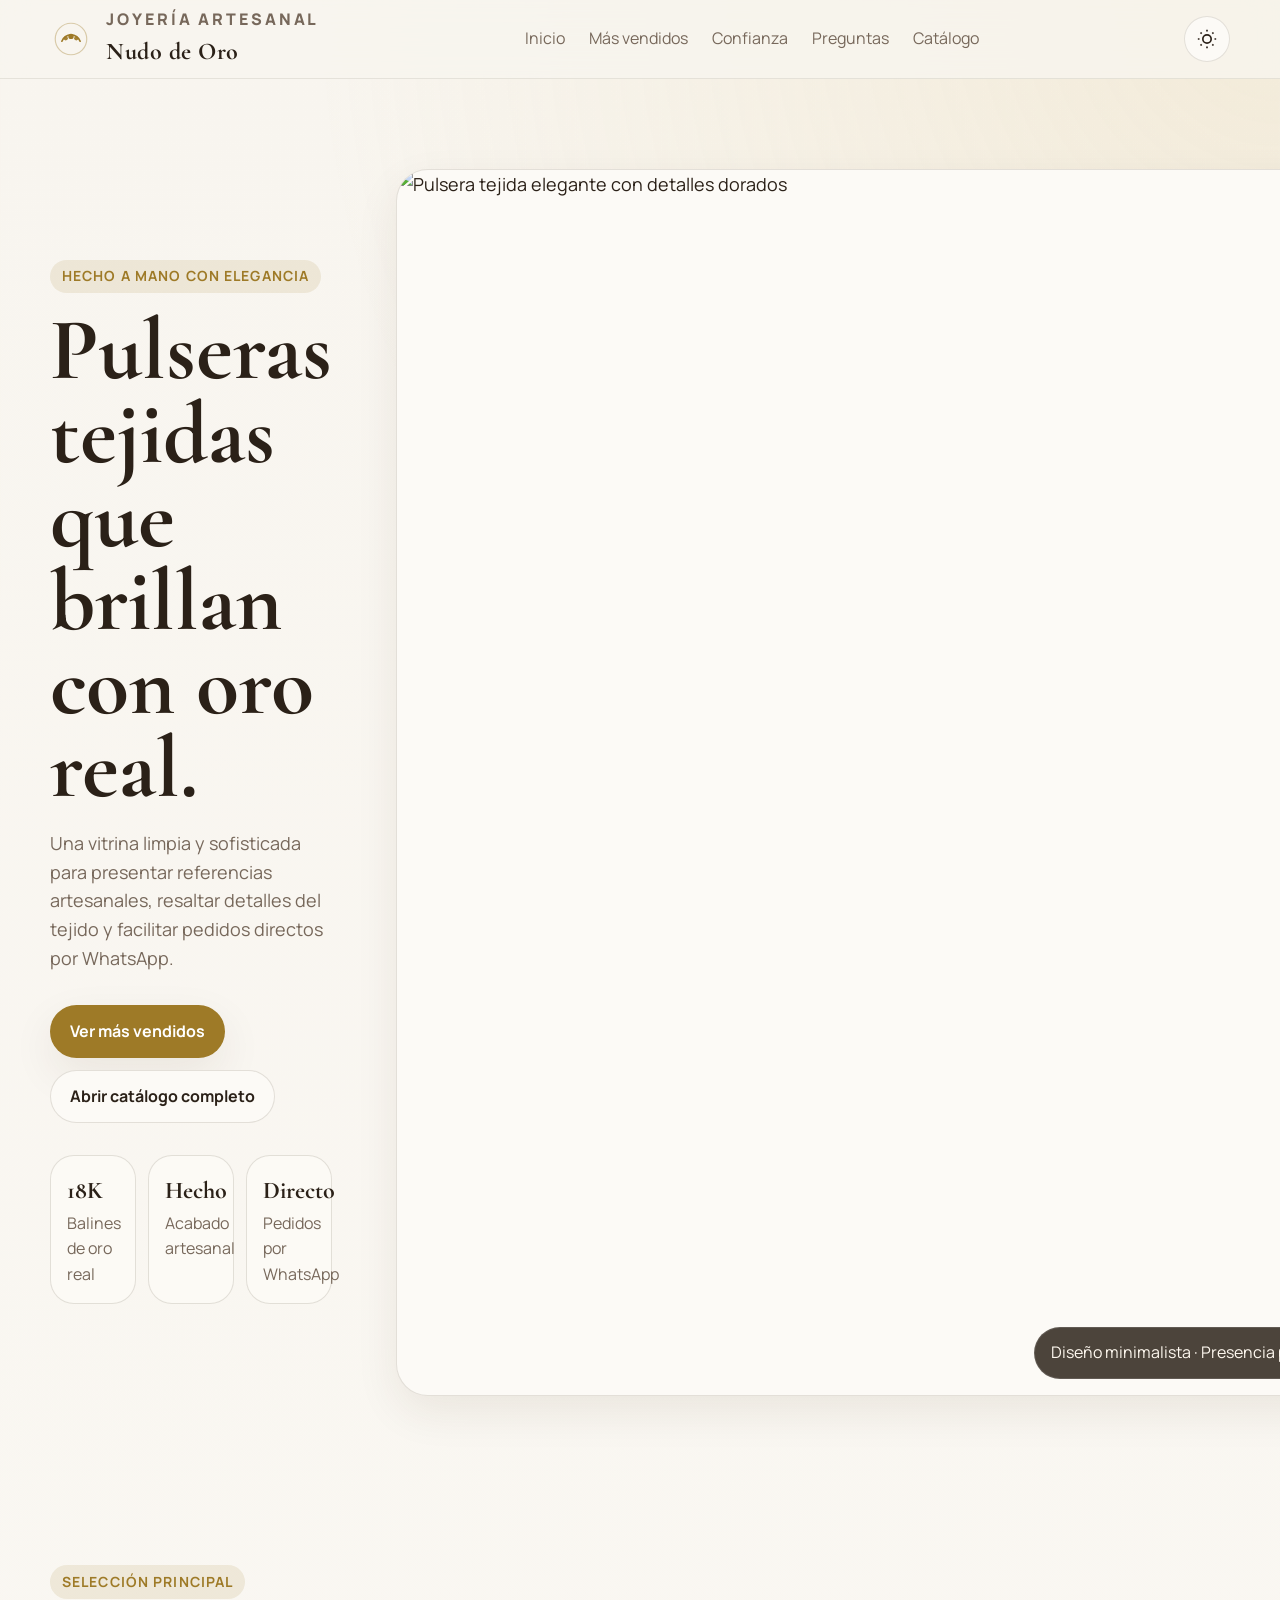
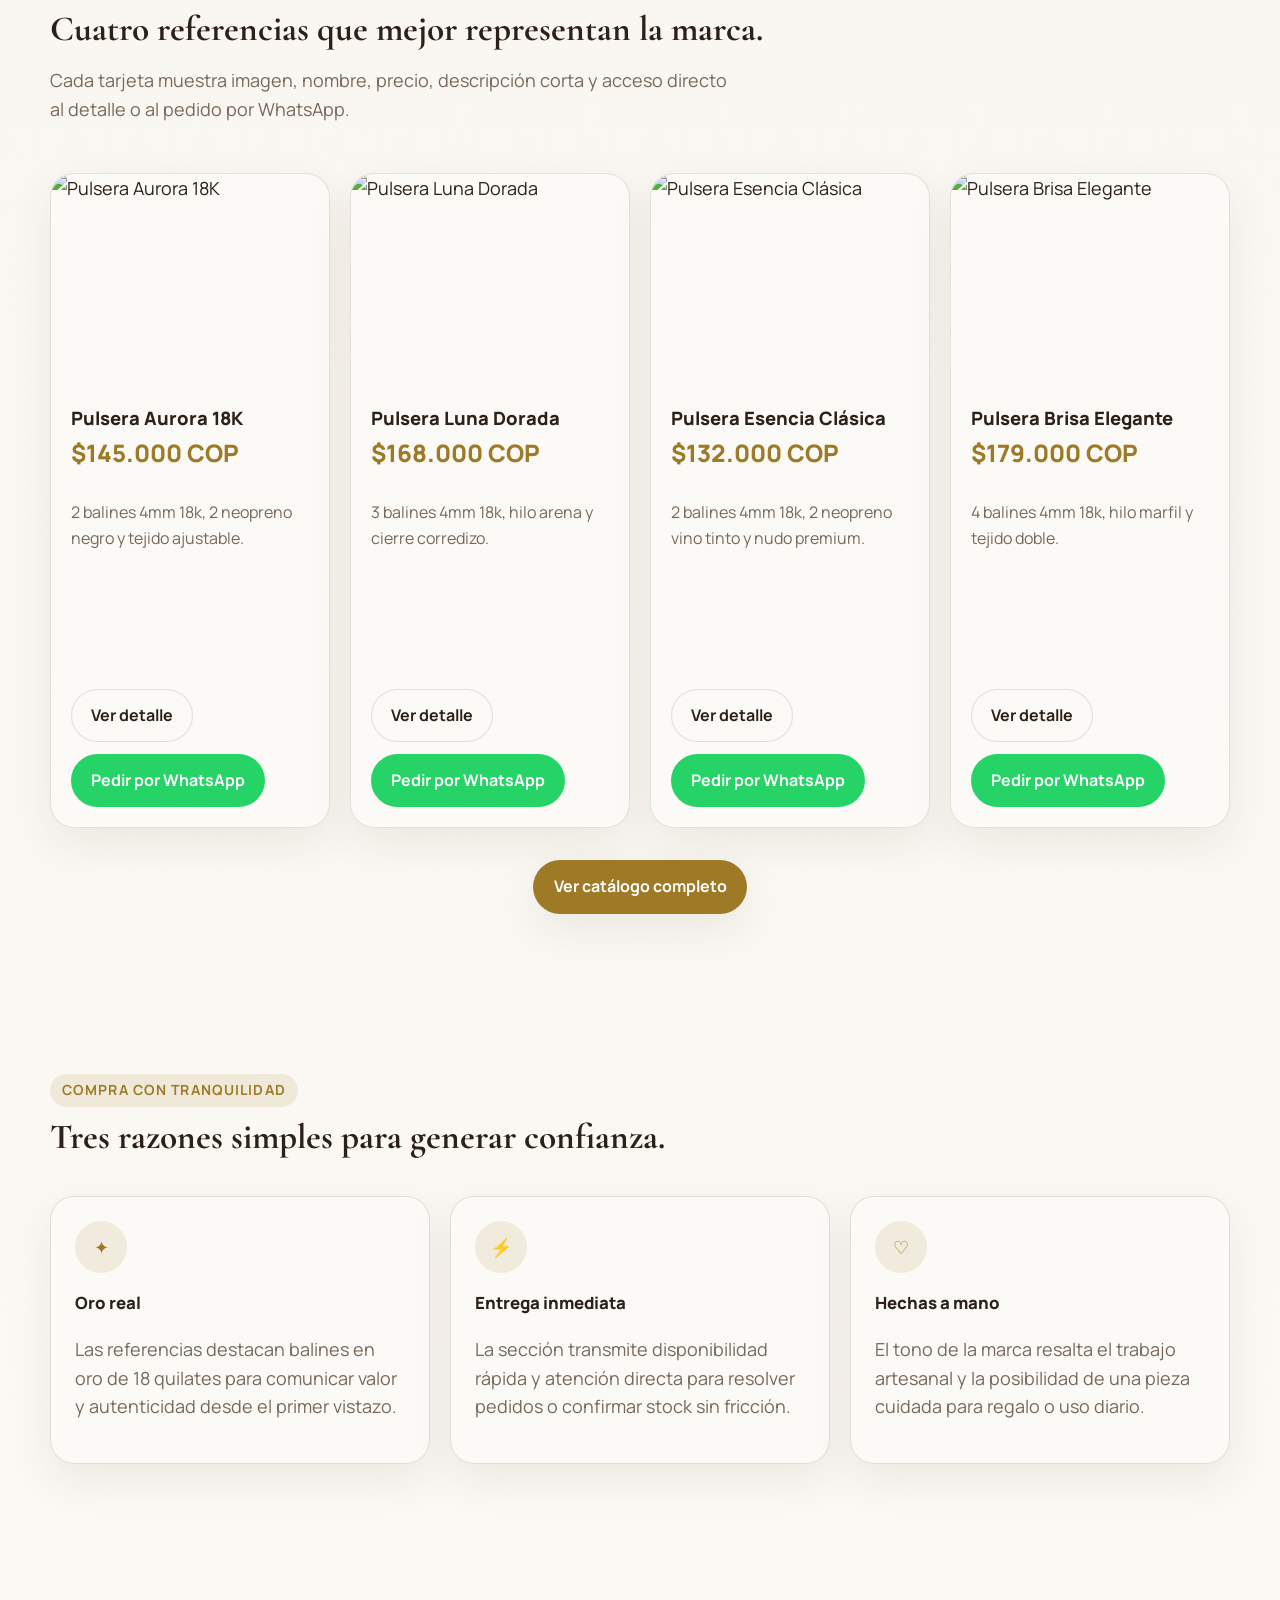
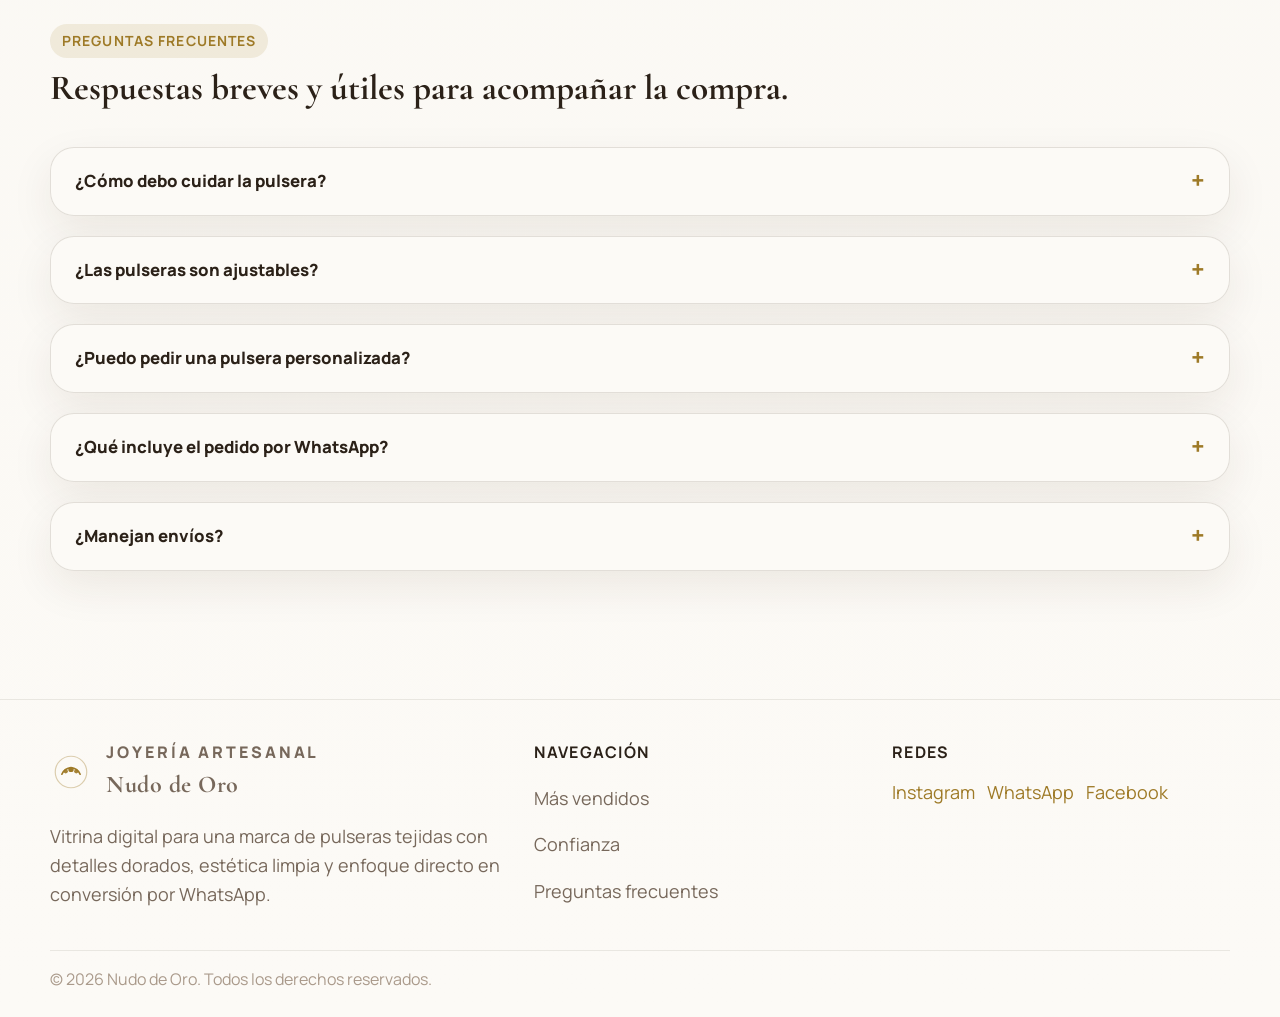
==== index.html @ 251cc926 "pagina inicial" ====
<!DOCTYPE html>
<html lang="es">
<head>
  <meta charset="UTF-8">
  <meta name="viewport" content="width=device-width, initial-scale=1.0">
  <meta name="description" content="Sitio vitrina para emprendimiento de pulseras tejidas en hilo con balines de oro.">
  <title>Nudo de Oro</title>
  <link rel="preconnect" href="https://fonts.googleapis.com">
  <link rel="preconnect" href="https://fonts.gstatic.com" crossorigin>
  <link href="https://fonts.googleapis.com/css2?family=Cormorant+Garamond:wght@500;600;700&family=Manrope:wght@400;500;700;800&display=swap" rel="stylesheet">
  <link rel="stylesheet" href="styles.css">
  <script src="app.js" defer></script>
</head>
<body>

  <header class="site-header">
    <div class="container navbar">
      <a href="./index.html" class="brand" data-brand aria-label="Ir al inicio"></a>
      <nav aria-label="Principal">
        <button class="menu-toggle" data-menu-toggle aria-label="Abrir menú" aria-expanded="false">☰</button>
        <div class="nav-links" data-nav-menu>
          <a href="#inicio">Inicio</a>
          <a href="#productos">Más vendidos</a>
          <a href="#confianza">Confianza</a>
          <a href="#faq">Preguntas</a>
          <a href="./catalogo.html">Catálogo</a>
        </div>
      </nav>
      <div class="nav-actions">
        <button class="theme-toggle" data-theme-toggle aria-label="Cambiar tema"></button>
      </div>
    </div>
  </header>

  <main id="contenido">
    <section class="hero" id="inicio">
      <div class="container hero-grid">
        <div class="hero-copy" data-reveal>
          <span class="section-kicker">Hecho a mano con elegancia</span>
          <h1>Pulseras tejidas que brillan con oro real.</h1>
          <p>Una vitrina limpia y sofisticada para presentar referencias artesanales, resaltar detalles del tejido y facilitar pedidos directos por WhatsApp.</p>
          <div class="hero-actions">
            <a class="btn btn-primary" href="#productos">Ver más vendidos</a>
            <a class="btn btn-secondary" href="./catalogo.html">Abrir catálogo completo</a>
          </div>
          <div class="hero-notes">
            <div class="note-card">
              <strong>18K</strong>
              <span>Balines de oro real</span>
            </div>
            <div class="note-card">
              <strong>Hecho</strong>
              <span>Acabado artesanal</span>
            </div>
            <div class="note-card">
              <strong>Directo</strong>
              <span>Pedidos por WhatsApp</span>
            </div>
          </div>
        </div>
        <div class="hero-visual" data-reveal>
          <div class="hero-card">
            <img src="https://picsum.photos/seed/hero-jewelry-bracelet/980/1220" alt="Pulsera tejida elegante con detalles dorados" width="980" height="1220" loading="eager" decoding="async">
            <div class="hero-badge">Diseño minimalista · Presencia premium</div>
          </div>
        </div>
      </div>
    </section>

    <section class="section" id="productos">
      <div class="container">
        <div class="section-head" data-reveal>
          <div>
            <span class="section-kicker">Selección principal</span>
            <h2 class="section-title">Cuatro referencias que mejor representan la marca.</h2>
            <p class="section-copy">Cada tarjeta muestra imagen, nombre, precio, descripción corta y acceso directo al detalle o al pedido por WhatsApp.</p>
          </div>
        </div>
        <div class="products-grid" data-featured-products></div>
        <div class="center-cta" data-reveal>
          <a class="btn btn-primary" href="./catalogo.html">Ver catálogo completo</a>
        </div>
      </div>
    </section>

    <section class="section" id="confianza">
      <div class="container">
        <div class="section-head" data-reveal>
          <div>
            <span class="section-kicker">Compra con tranquilidad</span>
            <h2 class="section-title">Tres razones simples para generar confianza.</h2>
          </div>
        </div>
        <div class="trust-grid">
          <article class="trust-card" data-reveal>
            <div class="trust-icon" aria-hidden="true">✦</div>
            <h3>Oro real</h3>
            <p>Las referencias destacan balines en oro de 18 quilates para comunicar valor y autenticidad desde el primer vistazo.</p>
          </article>
          <article class="trust-card" data-reveal>
            <div class="trust-icon" aria-hidden="true">⚡</div>
            <h3>Entrega inmediata</h3>
            <p>La sección transmite disponibilidad rápida y atención directa para resolver pedidos o confirmar stock sin fricción.</p>
          </article>
          <article class="trust-card" data-reveal>
            <div class="trust-icon" aria-hidden="true">♡</div>
            <h3>Hechas a mano</h3>
            <p>El tono de la marca resalta el trabajo artesanal y la posibilidad de una pieza cuidada para regalo o uso diario.</p>
          </article>
        </div>
      </div>
    </section>

    <section class="section" id="faq">
      <div class="container">
        <div class="section-head" data-reveal>
          <div>
            <span class="section-kicker">Preguntas frecuentes</span>
            <h2 class="section-title">Respuestas breves y útiles para acompañar la compra.</h2>
          </div>
        </div>
        <div class="faq-list">
          <details class="faq-item" data-reveal>
            <summary>¿Cómo debo cuidar la pulsera?</summary>
            <p>Evita perfumes, cloro o productos abrasivos sobre la pieza y guárdala en un lugar seco cuando no la uses.</p>
          </details>
          <details class="faq-item" data-reveal>
            <summary>¿Las pulseras son ajustables?</summary>
            <p>Sí. El diseño usa nudo corredizo para adaptarse con comodidad a diferentes tamaños de muñeca.</p>
          </details>
          <details class="faq-item" data-reveal>
            <summary>¿Puedo pedir una pulsera personalizada?</summary>
            <p>Sí. Se puede coordinar color de hilo, número de balines o una referencia especial según disponibilidad.</p>
          </details>
          <details class="faq-item" data-reveal>
            <summary>¿Qué incluye el pedido por WhatsApp?</summary>
            <p>El botón envía un mensaje predeterminado con el nombre del producto, precio y referencia para agilizar la atención.</p>
          </details>
          <details class="faq-item" data-reveal>
            <summary>¿Manejan envíos?</summary>
            <p>La estructura del sitio está lista para comunicar entrega inmediata y coordinar envíos locales o nacionales con el cliente.</p>
          </details>
        </div>
      </div>
    </section>
  </main>

  <footer class="site-footer">
    <div class="container">
      <div class="footer-grid">
        <div>
          <a href="./index.html" class="brand" data-brand aria-label="Aurelia Hilo y Oro"></a>
          <p>Vitrina digital para una marca de pulseras tejidas con detalles dorados, estética limpia y enfoque directo en conversión por WhatsApp.</p>
        </div>
        <div>
          <h3>Navegación</h3>
          <p><a href="#productos">Más vendidos</a></p>
          <p><a href="#confianza">Confianza</a></p>
          <p><a href="#faq">Preguntas frecuentes</a></p>
        </div>
        <div>
          <h3>Redes</h3>
          <div class="social-links">
            <a href="https://instagram.com" target="_blank" rel="noopener noreferrer">Instagram</a>
            <a href="https://wa.me/573001234567" target="_blank" rel="noopener noreferrer">WhatsApp</a>
            <a href="https://facebook.com" target="_blank" rel="noopener noreferrer">Facebook</a>
          </div>
        </div>
      </div>
      <div class="footer-copy">© <span data-current-year></span> <span data-brand-name></span>. Todos los derechos reservados.</div>
    </div>
  </footer>
</body>
</html>
---- styles.css ----
:root,
[data-theme="light"] {
  --text-xs: clamp(0.75rem, 0.7rem + 0.25vw, 0.875rem);
  --text-sm: clamp(0.875rem, 0.8rem + 0.35vw, 1rem);
  --text-base: clamp(1rem, 0.95rem + 0.25vw, 1.125rem);
  --text-lg: clamp(1.125rem, 1rem + 0.75vw, 1.5rem);
  --text-xl: clamp(1.5rem, 1.2rem + 1.25vw, 2.25rem);
  --text-2xl: clamp(2rem, 1.2rem + 2.5vw, 3.5rem);

  --space-1: 0.25rem;
  --space-2: 0.5rem;
  --space-3: 0.75rem;
  --space-4: 1rem;
  --space-5: 1.25rem;
  --space-6: 1.5rem;
  --space-8: 2rem;
  --space-10: 2.5rem;
  --space-12: 3rem;
  --space-16: 4rem;
  --space-20: 5rem;

  --color-bg: #f8f5ef;
  --color-surface: #fcfaf6;
  --color-surface-2: #f3eee6;
  --color-surface-offset: #ece3d7;
  --color-border: rgba(74, 58, 39, 0.14);
  --color-divider: rgba(74, 58, 39, 0.1);
  --color-text: #2b2118;
  --color-text-muted: #77685b;
  --color-text-faint: #aa9a8b;
  --color-primary: #9e7a27;
  --color-primary-hover: #7d601c;
  --color-primary-soft: rgba(158, 122, 39, 0.12);
  --color-accent: #d8b86b;
  --color-success: #5c7a42;
  --color-shadow: 0 16px 44px rgba(61, 43, 19, 0.08);
  --radius-sm: 0.5rem;
  --radius-md: 1rem;
  --radius-lg: 1.5rem;
  --radius-xl: 2rem;
  --radius-full: 999px;
  --transition: 180ms cubic-bezier(0.16, 1, 0.3, 1);
  --content: 1180px;
  --font-display: 'Cormorant Garamond', Georgia, serif;
  --font-body: 'Manrope', Arial, sans-serif;
}

[data-theme="dark"] {
  --color-bg: #15120f;
  --color-surface: #1d1915;
  --color-surface-2: #25201a;
  --color-surface-offset: #2f281f;
  --color-border: rgba(239, 229, 212, 0.12);
  --color-divider: rgba(239, 229, 212, 0.08);
  --color-text: #f0e6d7;
  --color-text-muted: #bbaea0;
  --color-text-faint: #8a7a6d;
  --color-primary: #ddb25f;
  --color-primary-hover: #f0c976;
  --color-primary-soft: rgba(221, 178, 95, 0.15);
  --color-accent: #f1d49b;
  --color-success: #91b36f;
  --color-shadow: 0 18px 54px rgba(0, 0, 0, 0.28);
}

@media (prefers-color-scheme: dark) {
  :root:not([data-theme]) {
    --color-bg: #15120f;
    --color-surface: #1d1915;
    --color-surface-2: #25201a;
    --color-surface-offset: #2f281f;
    --color-border: rgba(239, 229, 212, 0.12);
    --color-divider: rgba(239, 229, 212, 0.08);
    --color-text: #f0e6d7;
    --color-text-muted: #bbaea0;
    --color-text-faint: #8a7a6d;
    --color-primary: #ddb25f;
    --color-primary-hover: #f0c976;
    --color-primary-soft: rgba(221, 178, 95, 0.15);
    --color-accent: #f1d49b;
    --color-success: #91b36f;
    --color-shadow: 0 18px 54px rgba(0, 0, 0, 0.28);
  }
}

*, *::before, *::after { box-sizing: border-box; }
html { scroll-behavior: smooth; }
body {
  margin: 0;
  min-height: 100dvh;
  font-family: var(--font-body);
  font-size: var(--text-base);
  line-height: 1.6;
  color: var(--color-text);
  background:
    radial-gradient(circle at top right, rgba(216, 184, 107, 0.17), transparent 22%),
    linear-gradient(180deg, var(--color-bg), var(--color-surface));
}
a { color: inherit; text-decoration: none; }
img { display: block; max-width: 100%; height: auto; }
button, input, textarea, select { font: inherit; }
button { cursor: pointer; }
:focus-visible {
  outline: 2px solid var(--color-primary);
  outline-offset: 3px;
}
.skip-link:focus { top: var(--space-4); }

.container {
  width: min(calc(100% - 2rem), var(--content));
  margin-inline: auto;
}
.section {
  padding-block: clamp(var(--space-12), 8vw, var(--space-20));
}
.section-head {
  display: flex;
  justify-content: space-between;
  align-items: end;
  gap: var(--space-4);
  margin-bottom: var(--space-8);
}
.section-kicker {
  display: inline-flex;
  align-items: center;
  gap: var(--space-2);
  padding: 0.35rem 0.75rem;
  border-radius: var(--radius-full);
  background: var(--color-primary-soft);
  color: var(--color-primary);
  font-size: var(--text-xs);
  letter-spacing: 0.08em;
  text-transform: uppercase;
  font-weight: 700;
}
.section-title {
  margin: var(--space-3) 0 var(--space-2);
  font-family: var(--font-display);
  font-size: var(--text-xl);
  line-height: 1.05;
}
.section-copy { color: var(--color-text-muted); max-width: 62ch; }

.site-header {
  position: sticky;
  top: 0;
  z-index: 40;
  border-bottom: 1px solid var(--color-divider);
  background: color-mix(in srgb, var(--color-bg) 78%, transparent);
  backdrop-filter: blur(16px);
}
.navbar {
  display: flex;
  align-items: center;
  justify-content: space-between;
  gap: var(--space-4);
  min-height: 78px;
}
.brand {
  display: inline-flex;
  align-items: center;
  gap: 0.9rem;
  font-weight: 800;
  letter-spacing: 0.04em;
}
.brand svg {
  width: 42px;
  height: 42px;
  color: var(--color-primary);
}
.brand span {
  display: block;
  font-size: var(--text-sm);
  color: var(--color-text-muted);
  letter-spacing: 0.18em;
  text-transform: uppercase;
}
.brand strong {
  display: block;
  font-family: var(--font-display);
  font-size: 1.5rem;
  font-weight: 700;
  letter-spacing: 0.02em;
}
.nav-links {
  display: flex;
  align-items: center;
  gap: clamp(var(--space-3), 2vw, var(--space-6));
  flex-wrap: wrap;
}
.nav-links a {
  font-size: var(--text-sm);
  color: var(--color-text-muted);
}
.nav-links a:hover,
.nav-links a:focus-visible { color: var(--color-primary); }
.nav-actions {
  display: flex;
  align-items: center;
  gap: var(--space-3);
}
.theme-toggle,
.menu-toggle {
  width: 46px;
  height: 46px;
  border: 1px solid var(--color-border);
  border-radius: 50%;
  background: var(--color-surface);
  color: var(--color-text);
  display: grid;
  place-items: center;
}
.menu-toggle { display: none; }

.btn {
  display: inline-flex;
  align-items: center;
  justify-content: center;
  gap: 0.6rem;
  min-height: 48px;
  padding: 0.8rem 1.2rem;
  border-radius: var(--radius-full);
  border: 1px solid transparent;
  transition: transform var(--transition), background var(--transition), color var(--transition), border-color var(--transition);
  font-size: var(--text-sm);
  font-weight: 700;
}
.btn:hover,
.btn:focus-visible { transform: translateY(-1px); }
.btn-primary {
  background: var(--color-primary);
  color: #fff;
  box-shadow: var(--color-shadow);
}
.btn-primary:hover,
.btn-primary:focus-visible { background: var(--color-primary-hover); }
.btn-secondary {
  border-color: var(--color-border);
  background: var(--color-surface);
  color: var(--color-text);
}
.btn-whatsapp {
  background: #25D366;
  color: #fff;
}
.btn-whatsapp:hover,
.btn-whatsapp:focus-visible { background: #1ca856; }

.hero {
  padding-block: clamp(var(--space-10), 7vw, 7rem);
}
.hero-grid {
  display: grid;
  grid-template-columns: 1.05fr 0.95fr;
  gap: clamp(var(--space-8), 5vw, var(--space-16));
  align-items: center;
}
.hero-copy h1 {
  margin: var(--space-4) 0;
  font-family: var(--font-display);
  font-size: clamp(3rem, 8vw, 5.5rem);
  line-height: 0.95;
  max-width: 10ch;
}
.hero-copy p {
  color: var(--color-text-muted);
  max-width: 58ch;
  margin-bottom: var(--space-8);
}
.hero-actions {
  display: flex;
  flex-wrap: wrap;
  gap: var(--space-3);
  margin-bottom: var(--space-8);
}
.hero-notes {
  display: grid;
  grid-template-columns: repeat(3, minmax(0, 1fr));
  gap: var(--space-3);
}
.note-card {
  padding: var(--space-4);
  border-radius: var(--radius-lg);
  background: color-mix(in srgb, var(--color-surface) 92%, transparent);
  border: 1px solid var(--color-border);
}
.note-card strong {
  display: block;
  font-size: var(--text-lg);
  font-family: var(--font-display);
}
.note-card span {
  display: block;
  color: var(--color-text-muted);
  font-size: var(--text-sm);
}
.hero-visual {
  position: relative;
}
.hero-card {
  position: relative;
  overflow: hidden;
  border-radius: 2rem;
  background: var(--color-surface);
  border: 1px solid var(--color-border);
  box-shadow: var(--color-shadow);
}
.hero-card img {
  aspect-ratio: 4 / 5;
  object-fit: cover;
}
.hero-badge {
  position: absolute;
  right: var(--space-4);
  bottom: var(--space-4);
  padding: var(--space-3) var(--space-4);
  border-radius: var(--radius-full);
  background: rgba(32, 23, 13, 0.8);
  color: #fef8ef;
  font-size: var(--text-sm);
  border: 1px solid rgba(255,255,255,0.12);
}

.products-grid,
.catalog-grid,
.trust-grid,
.faq-list,
.footer-grid {
  display: grid;
  gap: var(--space-5);
}
.products-grid,
.catalog-grid { grid-template-columns: repeat(4, minmax(0, 1fr)); }
.product-card {
  display: flex;
  flex-direction: column;
  overflow: hidden;
  border-radius: var(--radius-lg);
  background: color-mix(in srgb, var(--color-surface) 94%, transparent);
  border: 1px solid var(--color-border);
  box-shadow: var(--color-shadow);
}
.product-card > a {
  display: block;
  overflow: hidden;
}
.product-card img {
  width: 100%;
  aspect-ratio: 1 / 1.15;
  object-fit: cover;
  transition: transform 350ms cubic-bezier(0.16, 1, 0.3, 1);
}
.product-card a:hover img,
.product-card a:focus-visible img { transform: scale(1.03); }
.product-body {
  padding: var(--space-5);
  display: flex;
  flex-direction: column;
  gap: var(--space-3);
  height: 100%;
}
.product-body h3 {
  margin: 0;
  font-size: 1.15rem;
  font-weight: 800;
}
.price {
  color: var(--color-primary);
  font-size: var(--text-lg);
  font-weight: 800;
}
.meta {
  color: var(--color-text-muted);
  font-size: var(--text-sm);
}
.card-actions {
  display: flex;
  gap: var(--space-3);
  flex-wrap: wrap;
  margin-top: auto;
}

.center-cta {
  display: flex;
  justify-content: center;
  margin-top: var(--space-8);
}

.trust-grid {
  grid-template-columns: repeat(3, minmax(0, 1fr));
}
.trust-card,
.faq-item,
.catalog-intro,
.product-detail,
.contact-card {
  border-radius: var(--radius-lg);
  border: 1px solid var(--color-border);
  background: color-mix(in srgb, var(--color-surface) 96%, transparent);
  box-shadow: var(--color-shadow);
}
.trust-card {
  padding: var(--space-6);
}
.trust-icon {
  width: 52px;
  height: 52px;
  display: grid;
  place-items: center;
  border-radius: 50%;
  background: var(--color-primary-soft);
  color: var(--color-primary);
  margin-bottom: var(--space-4);
}
.trust-card h3,
.faq-item summary {
  font-size: 1.05rem;
  font-weight: 800;
}
.trust-card p,
.faq-item p { color: var(--color-text-muted); }

.faq-list { grid-template-columns: 1fr; }
.faq-item {
  padding: var(--space-5) var(--space-6);
}
.faq-item summary {
  cursor: pointer;
  list-style: none;
  display: flex;
  justify-content: space-between;
  gap: var(--space-4);
}
.faq-item summary::-webkit-details-marker { display: none; }
.faq-item p {
  margin: var(--space-3) 0 0;
}
.faq-item summary::after {
  content: "+";
  color: var(--color-primary);
  font-size: 1.5rem;
  line-height: 1;
}
.faq-item[open] summary::after { content: "−"; }

.catalog-shell,
.product-shell {
  padding-top: clamp(var(--space-8), 4vw, var(--space-12));
}
.catalog-intro,
.contact-card {
  padding: var(--space-6);
  margin-bottom: var(--space-8);
}
.catalog-intro p,
.contact-card p { color: var(--color-text-muted); }
.product-shell-inner {
  display: grid;
  grid-template-columns: 1fr 1fr;
  gap: var(--space-8);
}
.product-detail {
  overflow: hidden;
}
.product-gallery {
  background: var(--color-surface-2);
}
.product-gallery img {
  width: 100%;
  aspect-ratio: 1 / 1.05;
  object-fit: cover;
}
.product-info {
  padding: clamp(var(--space-6), 4vw, var(--space-10));
}
.product-info h1 {
  margin: var(--space-3) 0;
  font-family: var(--font-display);
  font-size: var(--text-2xl);
  line-height: 1;
}
.product-tags {
  display: flex;
  flex-wrap: wrap;
  gap: var(--space-2);
  margin: var(--space-5) 0;
}
.tag {
  padding: 0.45rem 0.8rem;
  border-radius: var(--radius-full);
  background: var(--color-primary-soft);
  color: var(--color-primary);
  font-size: var(--text-xs);
  font-weight: 800;
  letter-spacing: 0.06em;
  text-transform: uppercase;
}
.product-specs {
  display: grid;
  gap: var(--space-3);
  margin: var(--space-6) 0;
  color: var(--color-text-muted);
}
.back-link {
  display: inline-flex;
  align-items: center;
  gap: 0.5rem;
  color: var(--color-primary);
  font-weight: 700;
  margin-bottom: var(--space-5);
}

.site-footer {
  padding: var(--space-10) 0 var(--space-6);
  border-top: 1px solid var(--color-divider);
  margin-top: var(--space-12);
}
.footer-grid {
  grid-template-columns: 1.1fr 0.8fr 0.8fr;
  align-items: start;
}
.footer-grid p,
.footer-grid a { color: var(--color-text-muted); }
.footer-grid h3 {
  margin-top: 0;
  margin-bottom: var(--space-3);
  font-size: var(--text-sm);
  text-transform: uppercase;
  letter-spacing: 0.08em;
}
.social-links {
  display: flex;
  gap: var(--space-3);
  flex-wrap: wrap;
}
.social-links a { color: var(--color-primary); }
.footer-copy {
  margin-top: var(--space-6);
  padding-top: var(--space-4);
  border-top: 1px solid var(--color-divider);
  color: var(--color-text-faint);
  font-size: var(--text-sm);
}

[data-reveal] {
  opacity: 0;
  transform: translateY(18px);
  transition: opacity 500ms ease, transform 500ms ease;
}
[data-reveal].visible {
  opacity: 1;
  transform: translateY(0);
}

@media (max-width: 960px) {
  .hero-grid,
  .product-shell-inner,
  .footer-grid,
  .products-grid,
  .catalog-grid,
  .trust-grid {
    grid-template-columns: 1fr 1fr;
  }
  .footer-grid { grid-template-columns: 1fr; }
}

@media (max-width: 760px) {
  .menu-toggle { display: grid; }
  .navbar { align-items: flex-start; padding-block: var(--space-4); }
  .nav-links {
    position: absolute;
    left: 1rem;
    right: 1rem;
    top: calc(100% + 0.5rem);
    padding: var(--space-4);
    border-radius: var(--radius-lg);
    border: 1px solid var(--color-border);
    background: var(--color-surface);
    box-shadow: var(--color-shadow);
    display: none;
    flex-direction: column;
    align-items: flex-start;
  }
  .nav-links.open { display: flex; }
  .hero-grid,
  .products-grid,
  .catalog-grid,
  .trust-grid,
  .product-shell-inner,
  .hero-notes {
    grid-template-columns: 1fr;
  }
  .section-head { align-items: flex-start; }
  .hero-copy h1 { max-width: 12ch; }
}

@media (prefers-reduced-motion: reduce) {
  html { scroll-behavior: auto; }
  *, *::before, *::after {
    animation-duration: 0.01ms !important;
    animation-iteration-count: 1 !important;
    transition-duration: 0.01ms !important;
  }
  [data-reveal] { opacity: 1; transform: none; }
}
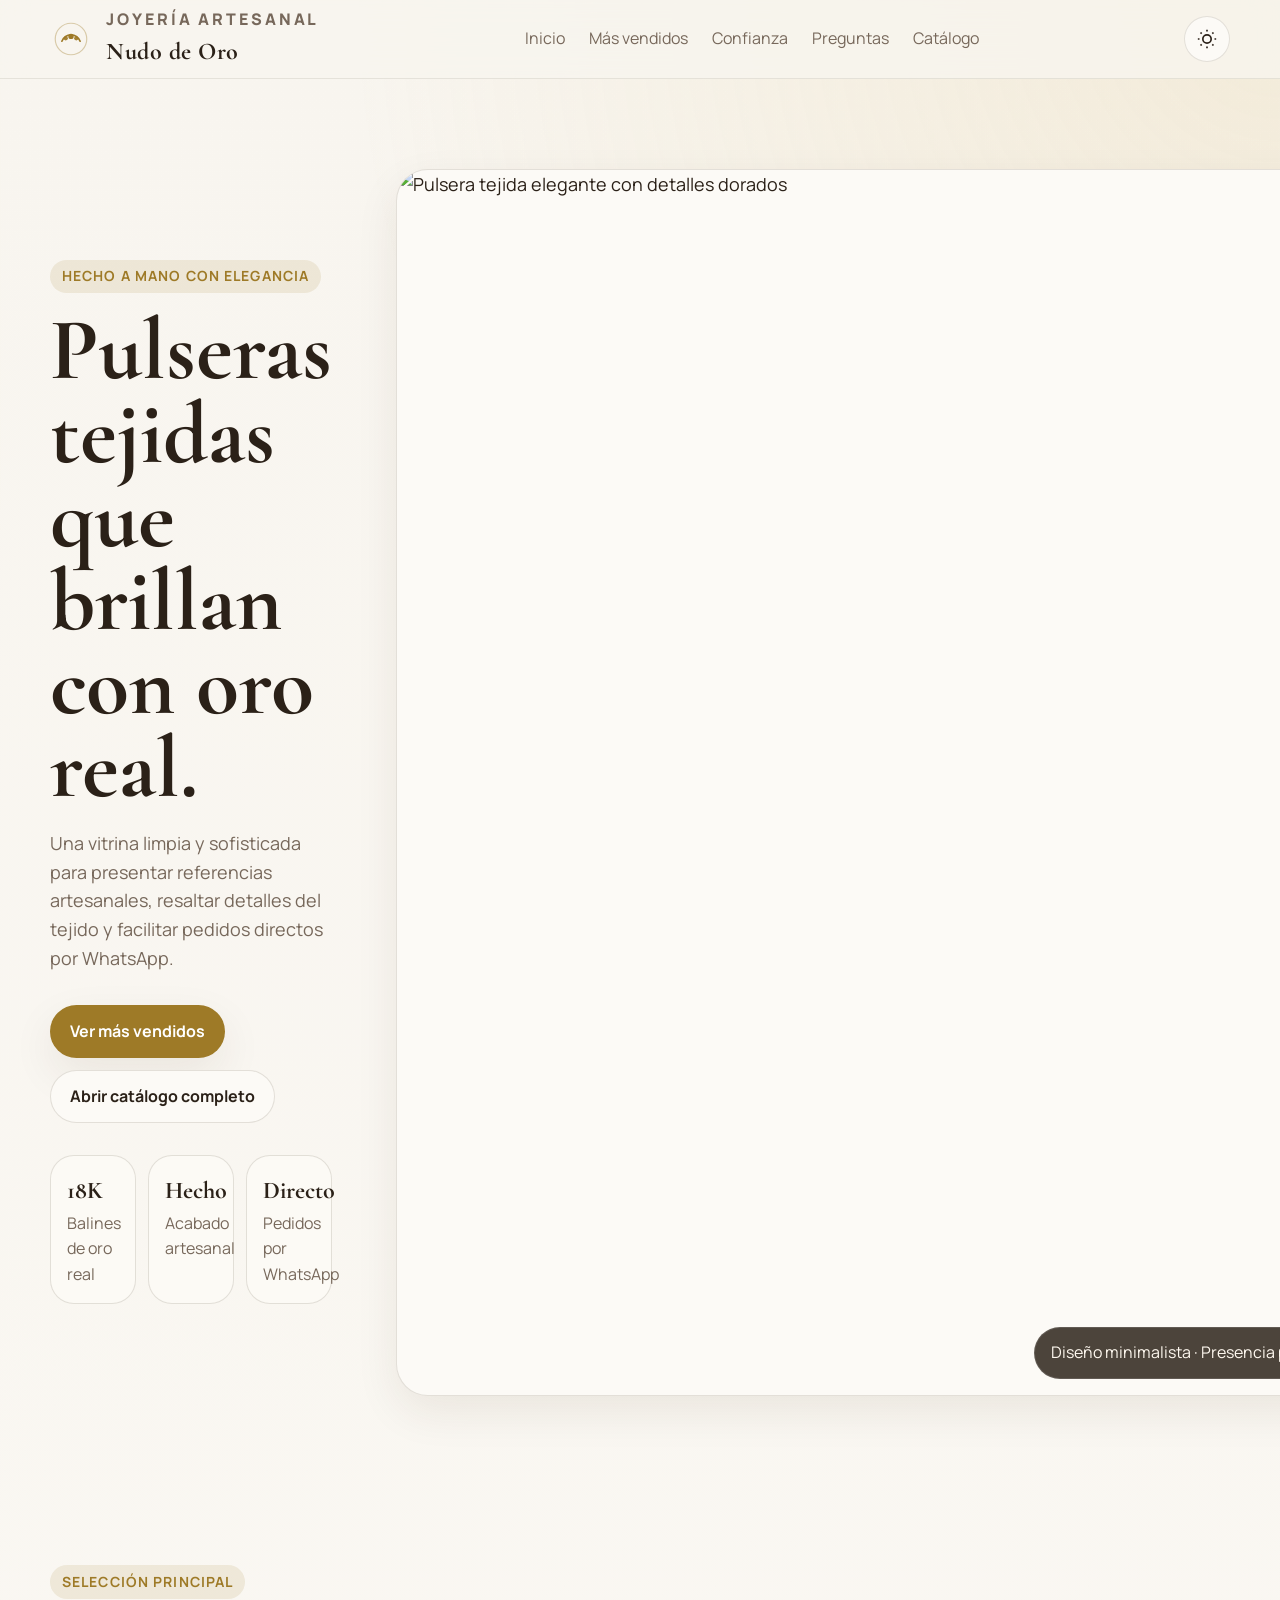
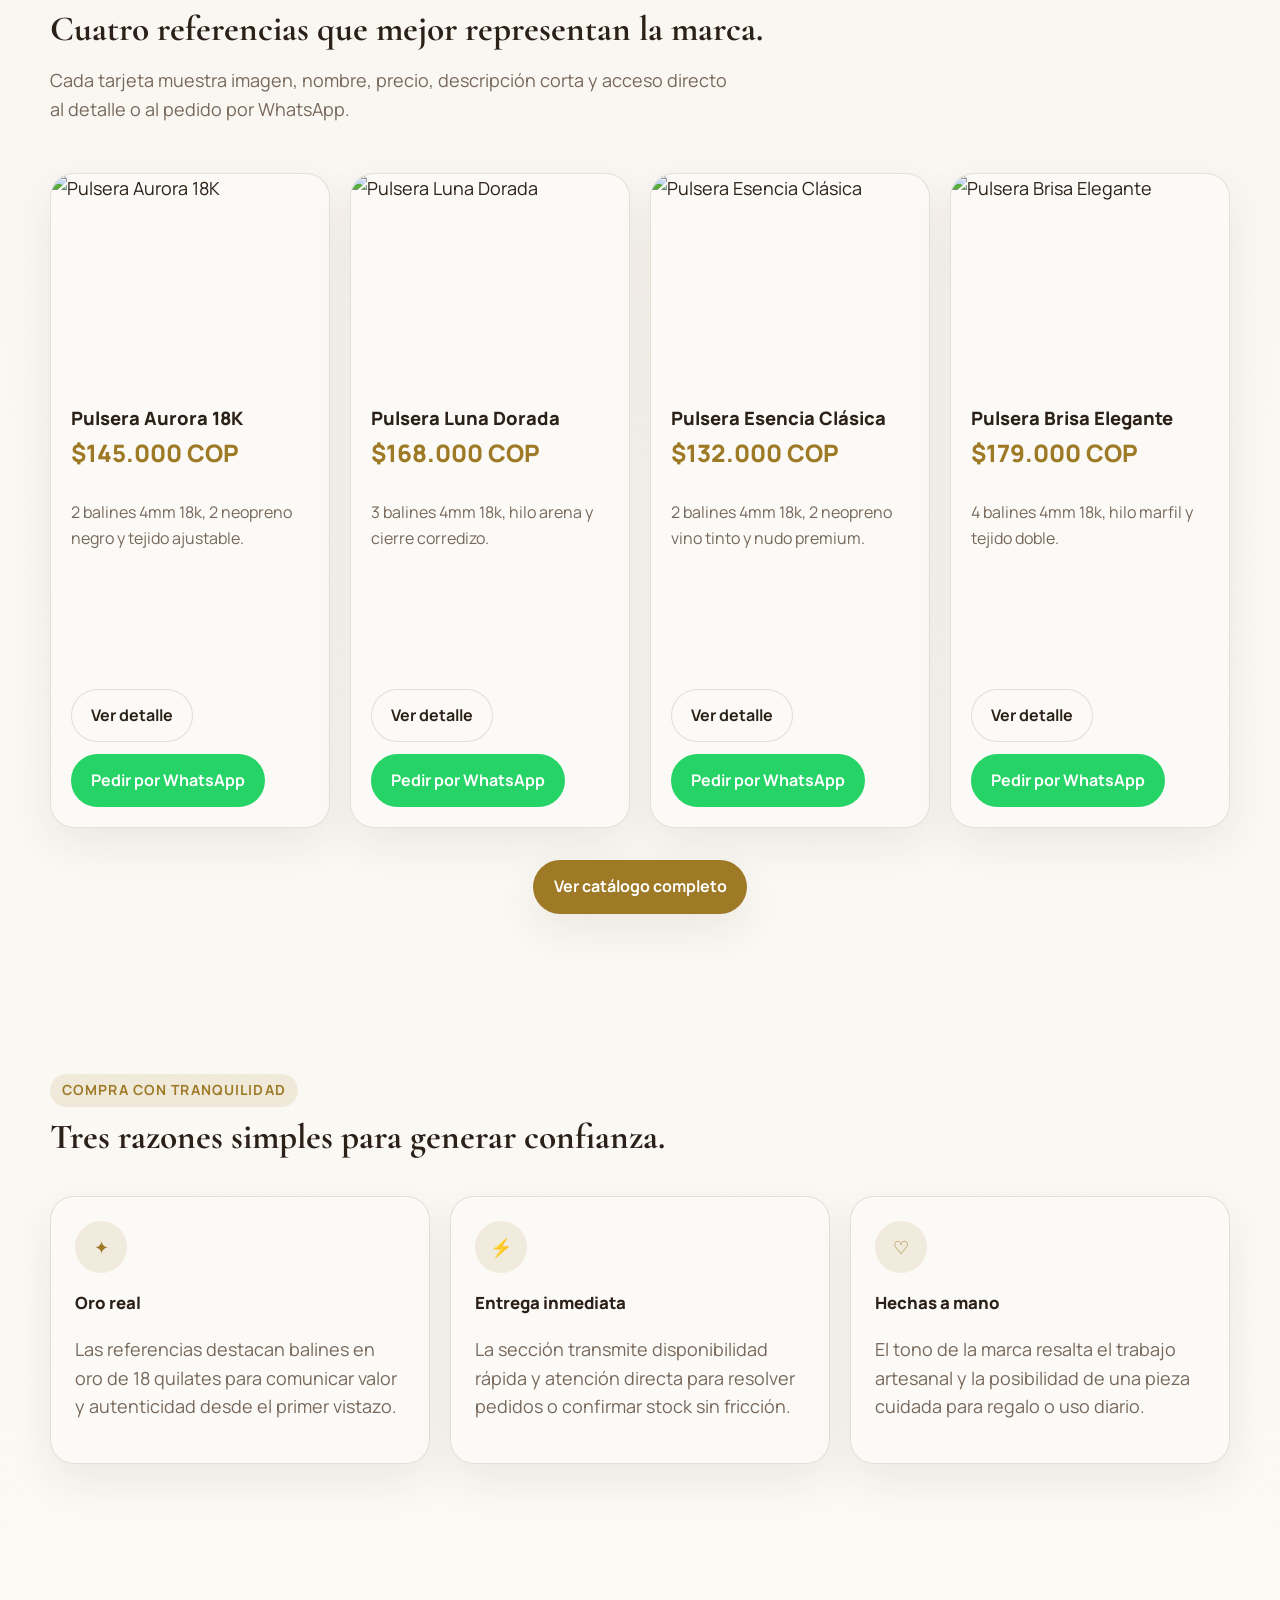
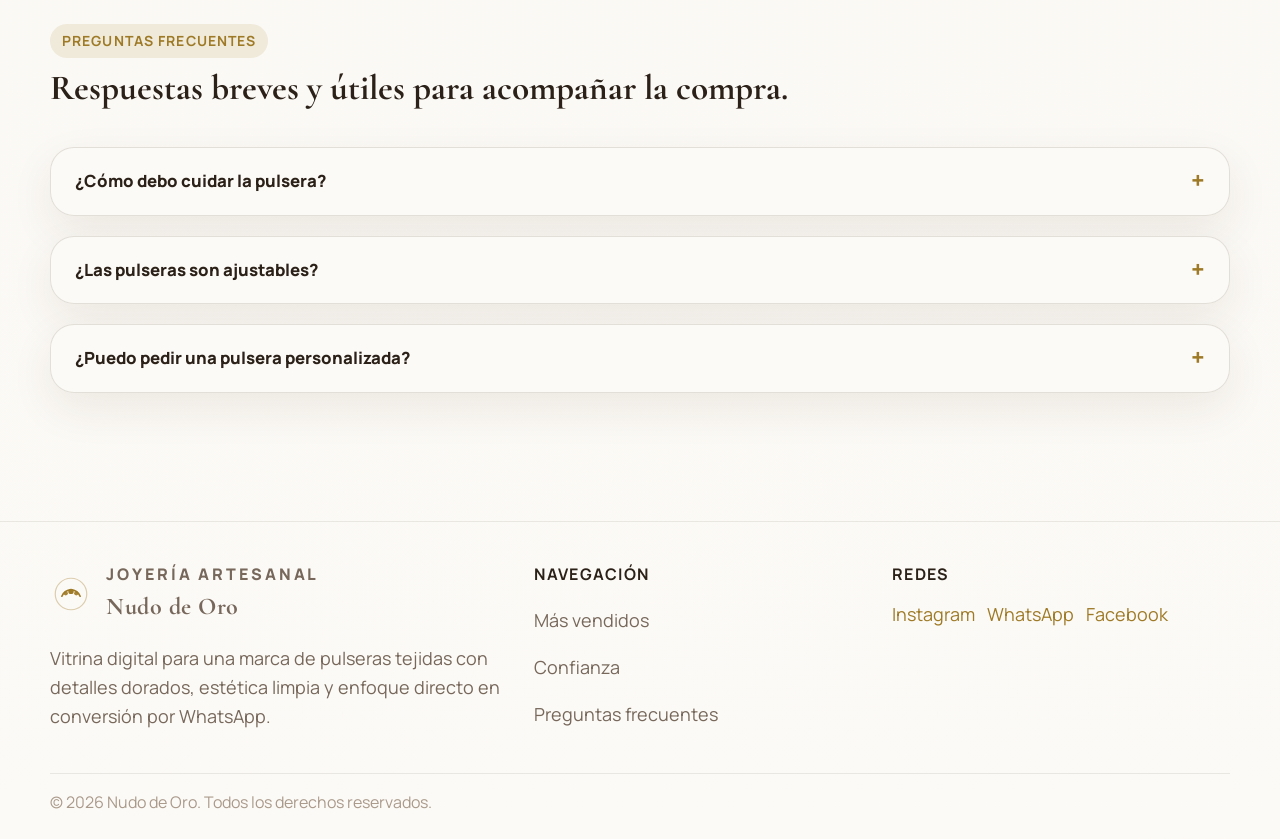
==== commit 6a8a5638: "Comment out FAQ item in index.html" ====
--- a/index.html
+++ b/index.html
@@ -132,14 +132,14 @@
             <summary>¿Puedo pedir una pulsera personalizada?</summary>
             <p>Sí. Se puede coordinar color de hilo, número de balines o una referencia especial según disponibilidad.</p>
           </details>
-          <details class="faq-item" data-reveal>
+          <!-- <details class="faq-item" data-reveal>
             <summary>¿Qué incluye el pedido por WhatsApp?</summary>
             <p>El botón envía un mensaje predeterminado con el nombre del producto, precio y referencia para agilizar la atención.</p>
           </details>
           <details class="faq-item" data-reveal>
             <summary>¿Manejan envíos?</summary>
             <p>La estructura del sitio está lista para comunicar entrega inmediata y coordinar envíos locales o nacionales con el cliente.</p>
-          </details>
+          </details> -->
         </div>
       </div>
     </section>
@@ -171,4 +171,4 @@
     </div>
   </footer>
 </body>
-</html>+</html>
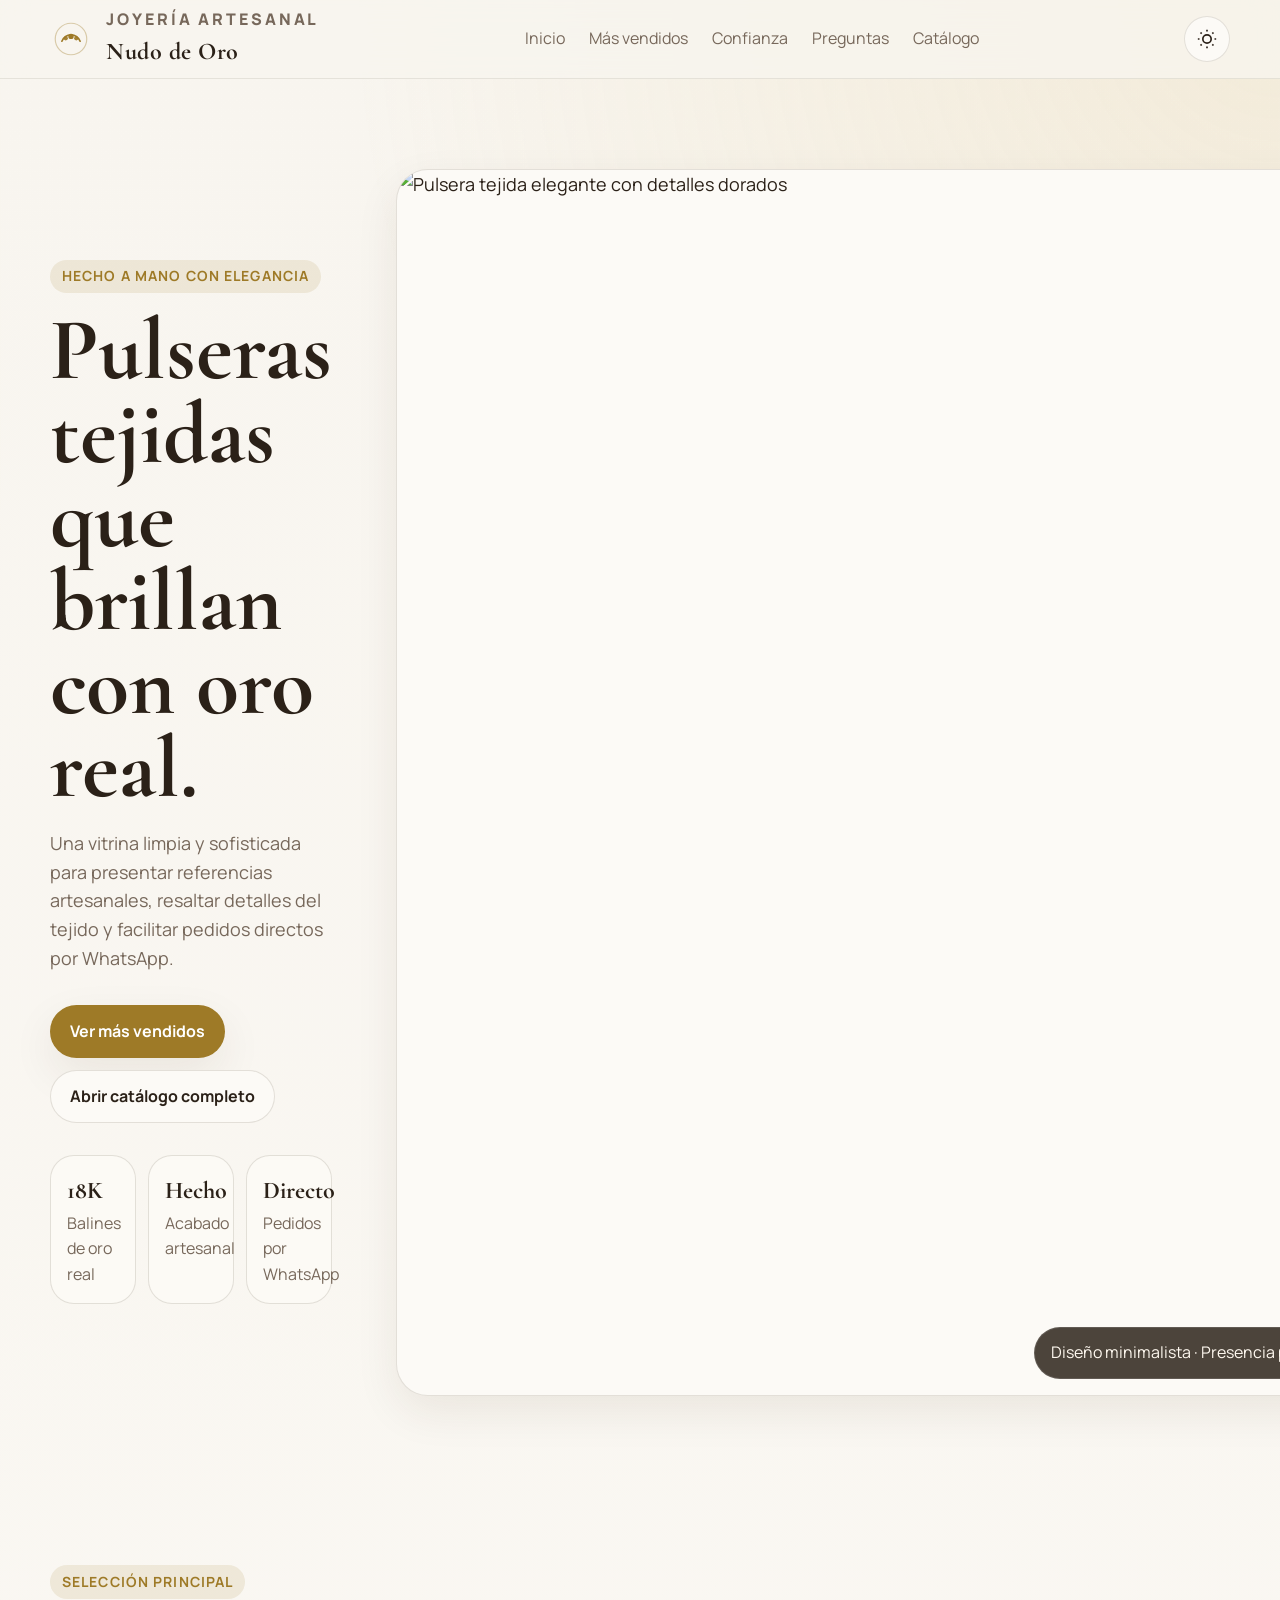
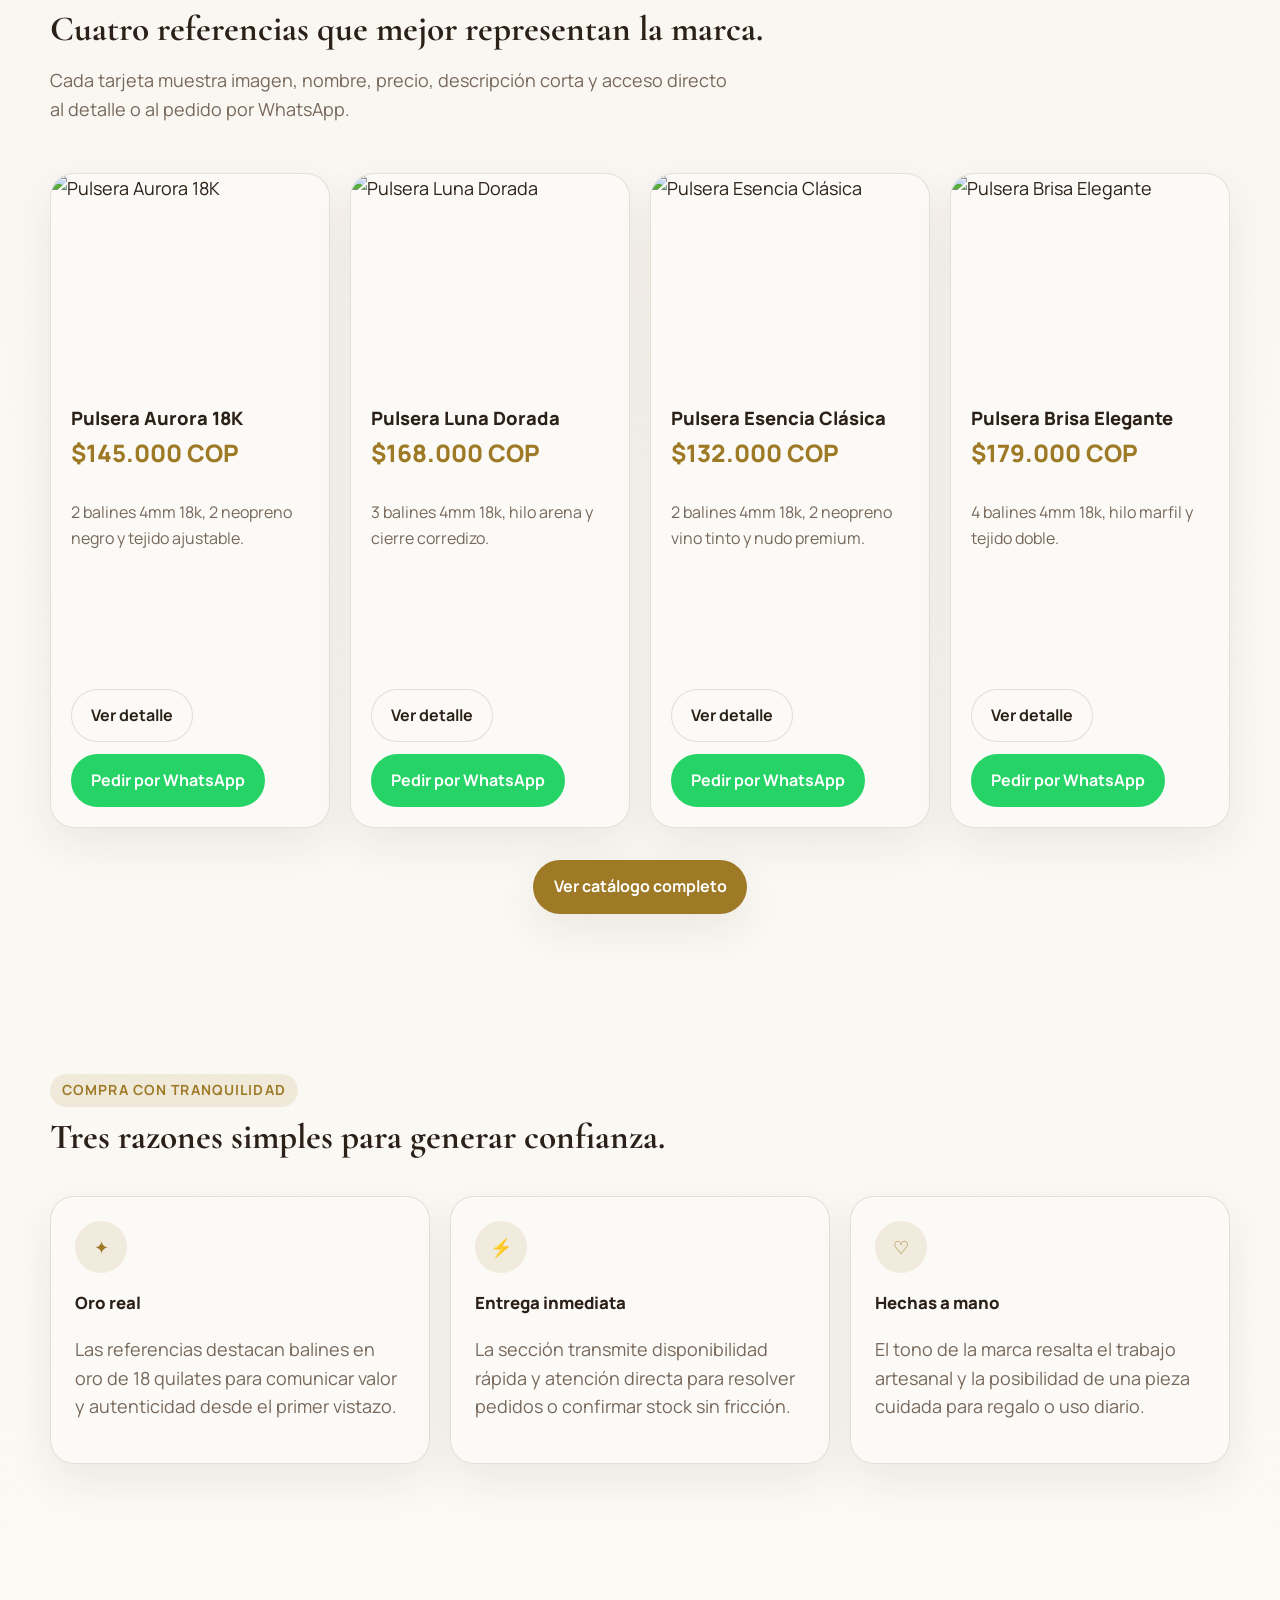
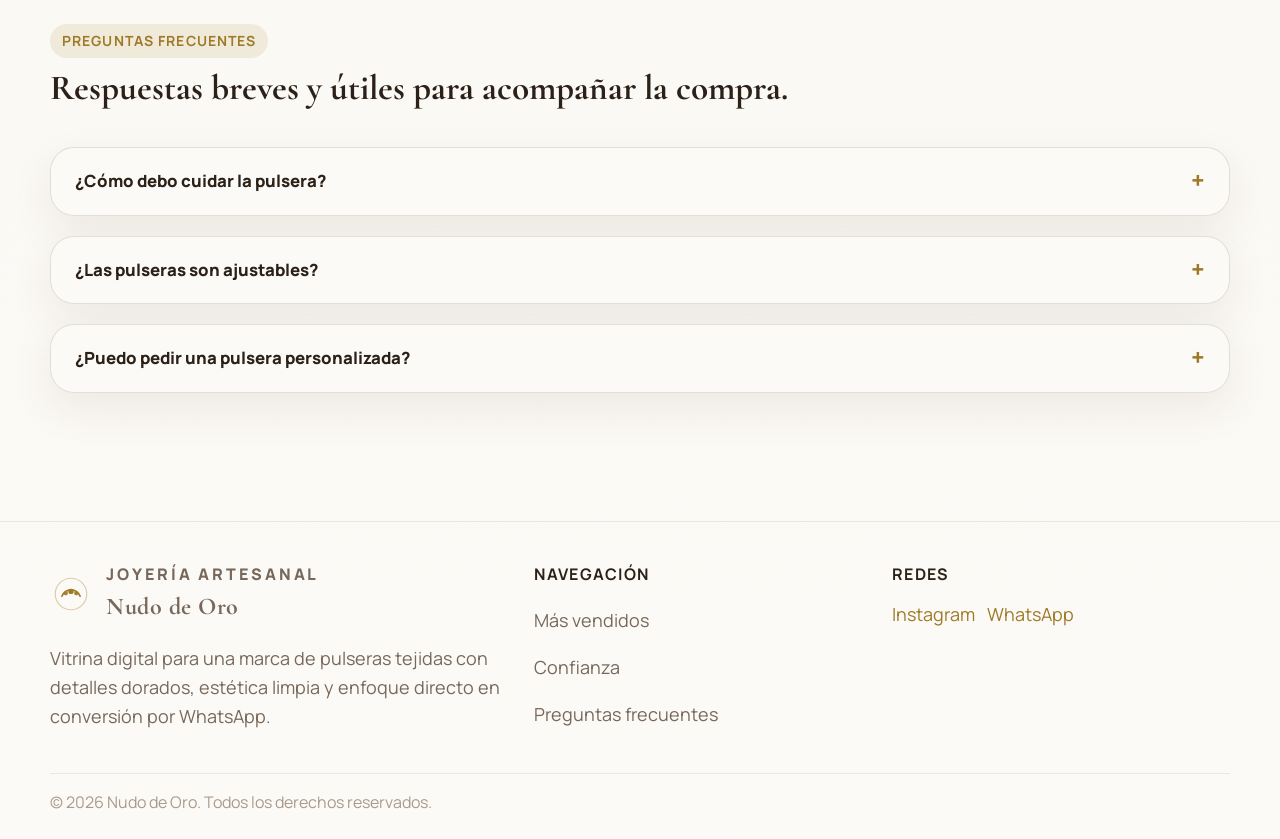
==== commit eb4e3da3: "actualizacion footer" ====
--- a/index.html
+++ b/index.html
@@ -162,8 +162,7 @@
           <h3>Redes</h3>
           <div class="social-links">
             <a href="https://instagram.com" target="_blank" rel="noopener noreferrer">Instagram</a>
-            <a href="https://wa.me/573001234567" target="_blank" rel="noopener noreferrer">WhatsApp</a>
-            <a href="https://facebook.com" target="_blank" rel="noopener noreferrer">Facebook</a>
+            <a href="https://wa.me/573175491833" target="_blank" rel="noopener noreferrer">WhatsApp</a>
           </div>
         </div>
       </div>
@@ -171,4 +170,4 @@
     </div>
   </footer>
 </body>
-</html>
+</html>
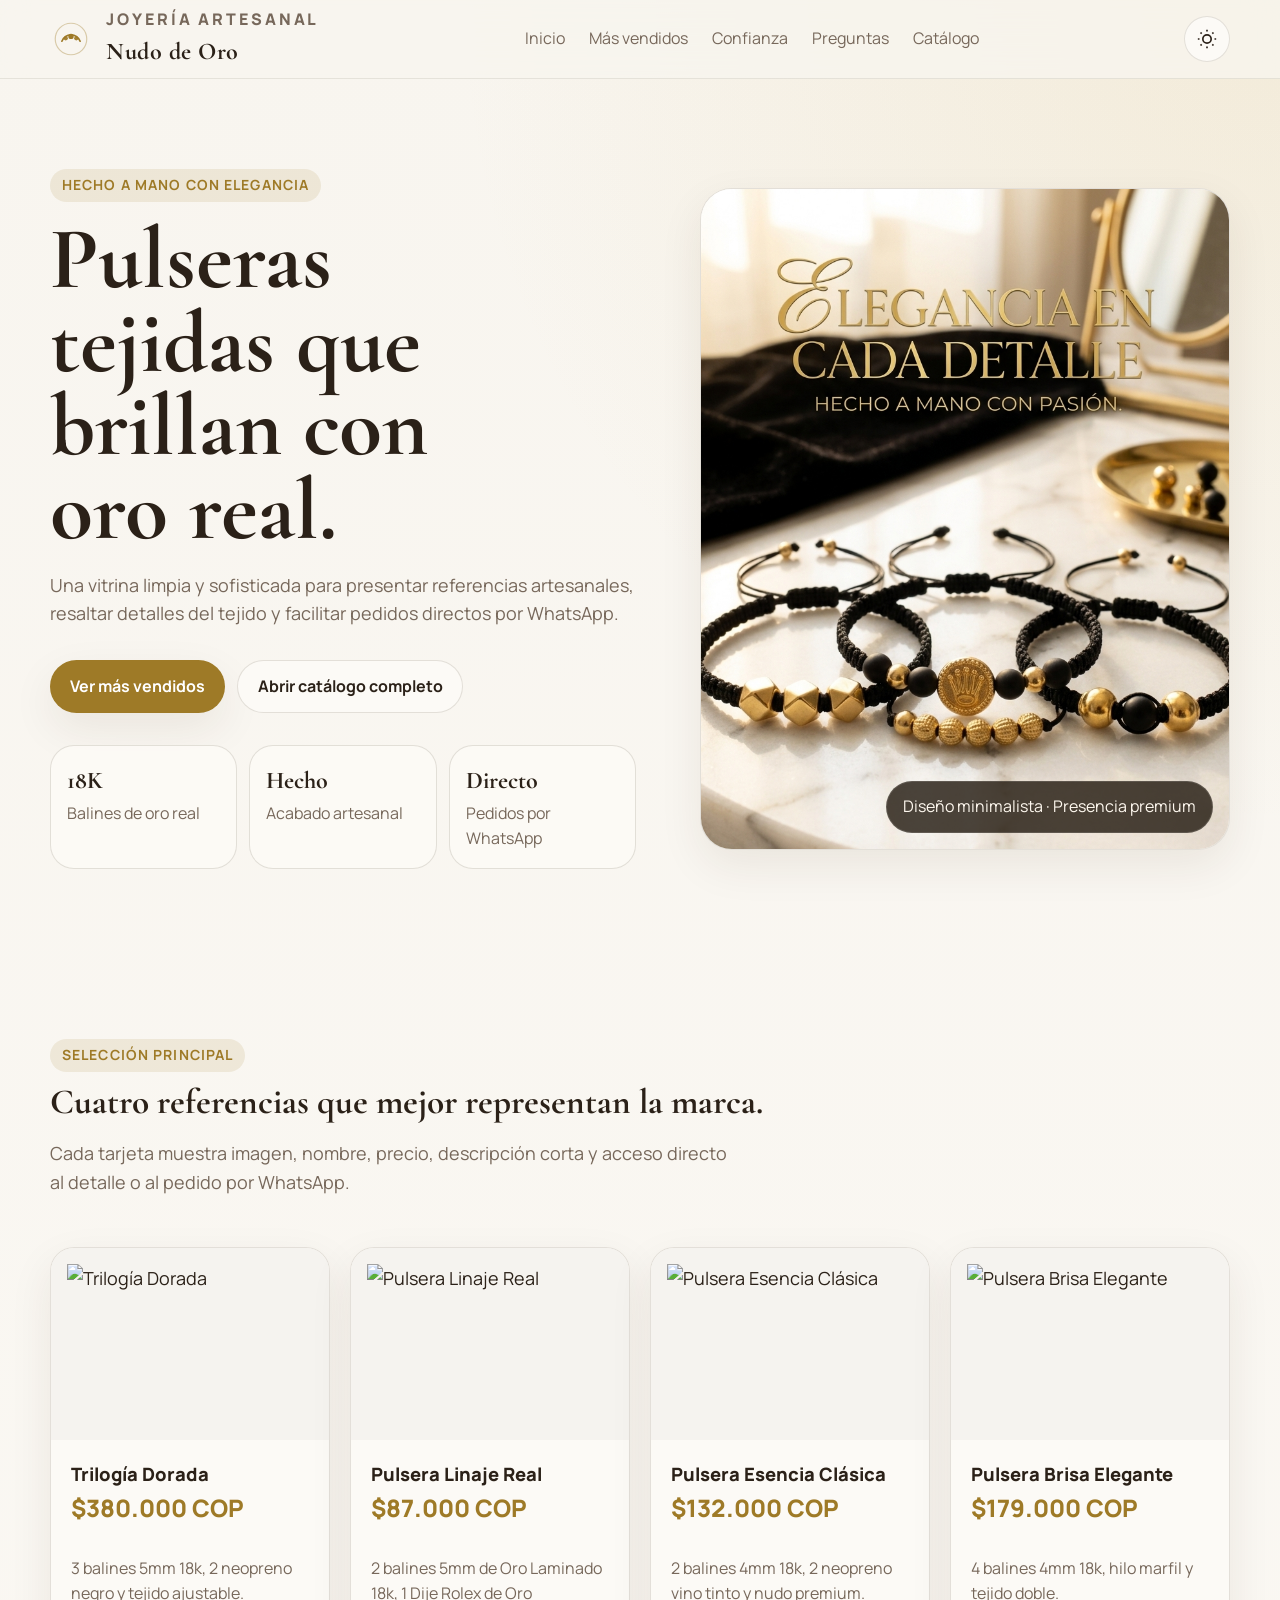
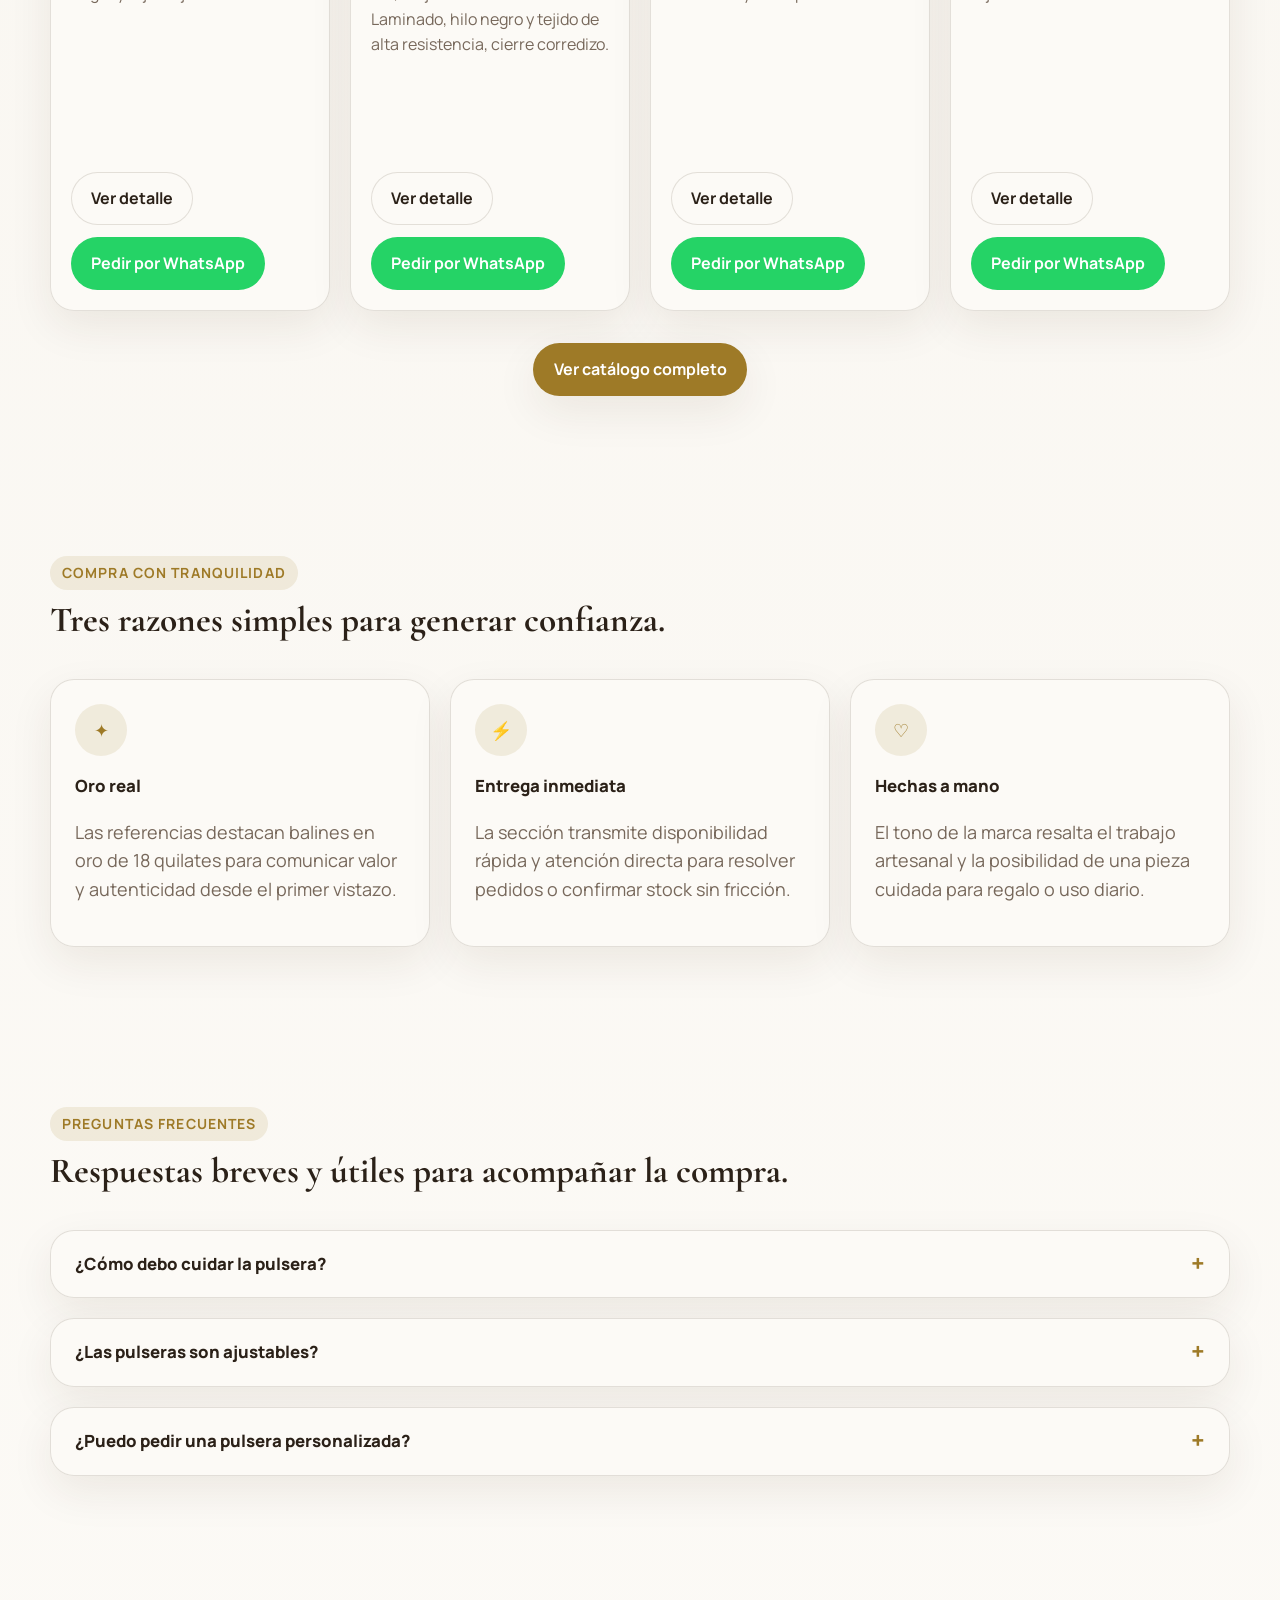
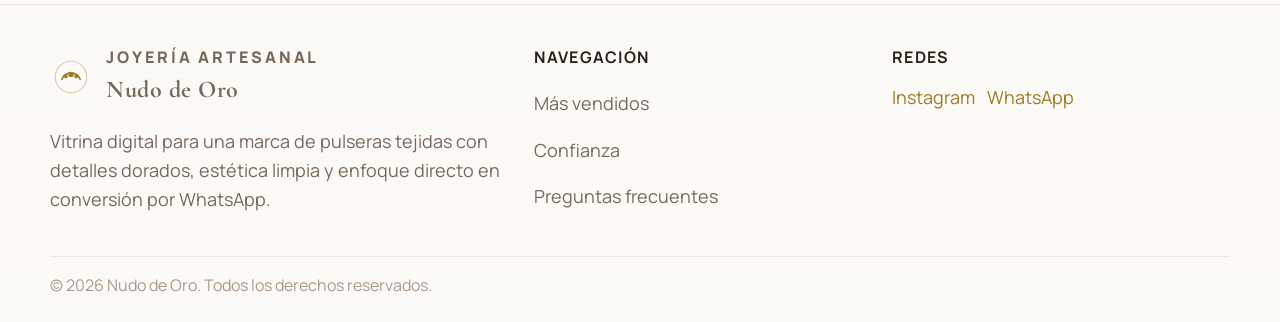
==== commit 88ad61b7: "Add local hero image and update index.html Add Hero.png to the repo and update index.html to referen" ====
--- a/index.html
+++ b/index.html
@@ -60,7 +60,7 @@
         </div>
         <div class="hero-visual" data-reveal>
           <div class="hero-card">
-            <img src="https://picsum.photos/seed/hero-jewelry-bracelet/980/1220" alt="Pulsera tejida elegante con detalles dorados" width="980" height="1220" loading="eager" decoding="async">
+            <img src="Hero.png" alt="Pulsera tejida elegante con detalles dorados" width="980" height="1220" loading="eager" decoding="async">
             <div class="hero-badge">Diseño minimalista · Presencia premium</div>
           </div>
         </div>
@@ -161,7 +161,7 @@
         <div>
           <h3>Redes</h3>
           <div class="social-links">
-            <a href="https://instagram.com" target="_blank" rel="noopener noreferrer">Instagram</a>
+            <a href="https://www.instagram.com/nudodeoro.oficial?utm_source=qr&igsh=MWk2YzA5NzgxMDZkeg==" target="_blank" rel="noopener noreferrer">Instagram</a>
             <a href="https://wa.me/573175491833" target="_blank" rel="noopener noreferrer">WhatsApp</a>
           </div>
         </div>
@@ -170,4 +170,4 @@
     </div>
   </footer>
 </body>
-</html>+</html>
--- a/styles.css
+++ b/styles.css
@@ -61,6 +61,9 @@
   --color-accent: #f1d49b;
   --color-success: #91b36f;
   --color-shadow: 0 18px 54px rgba(0, 0, 0, 0.28);
+  .product-card img {
+  background: #25201a;
+}
 }
 
 @media (prefers-color-scheme: dark) {
@@ -346,8 +349,10 @@
 }
 .product-card img {
   width: 100%;
-  aspect-ratio: 1 / 1.15;
-  object-fit: cover;
+  aspect-ratio: 1 / 1;
+  object-fit: contain;
+  background: #f5f3ef;
+  padding: 1rem;
   transition: transform 350ms cubic-bezier(0.16, 1, 0.3, 1);
 }
 .product-card a:hover img,
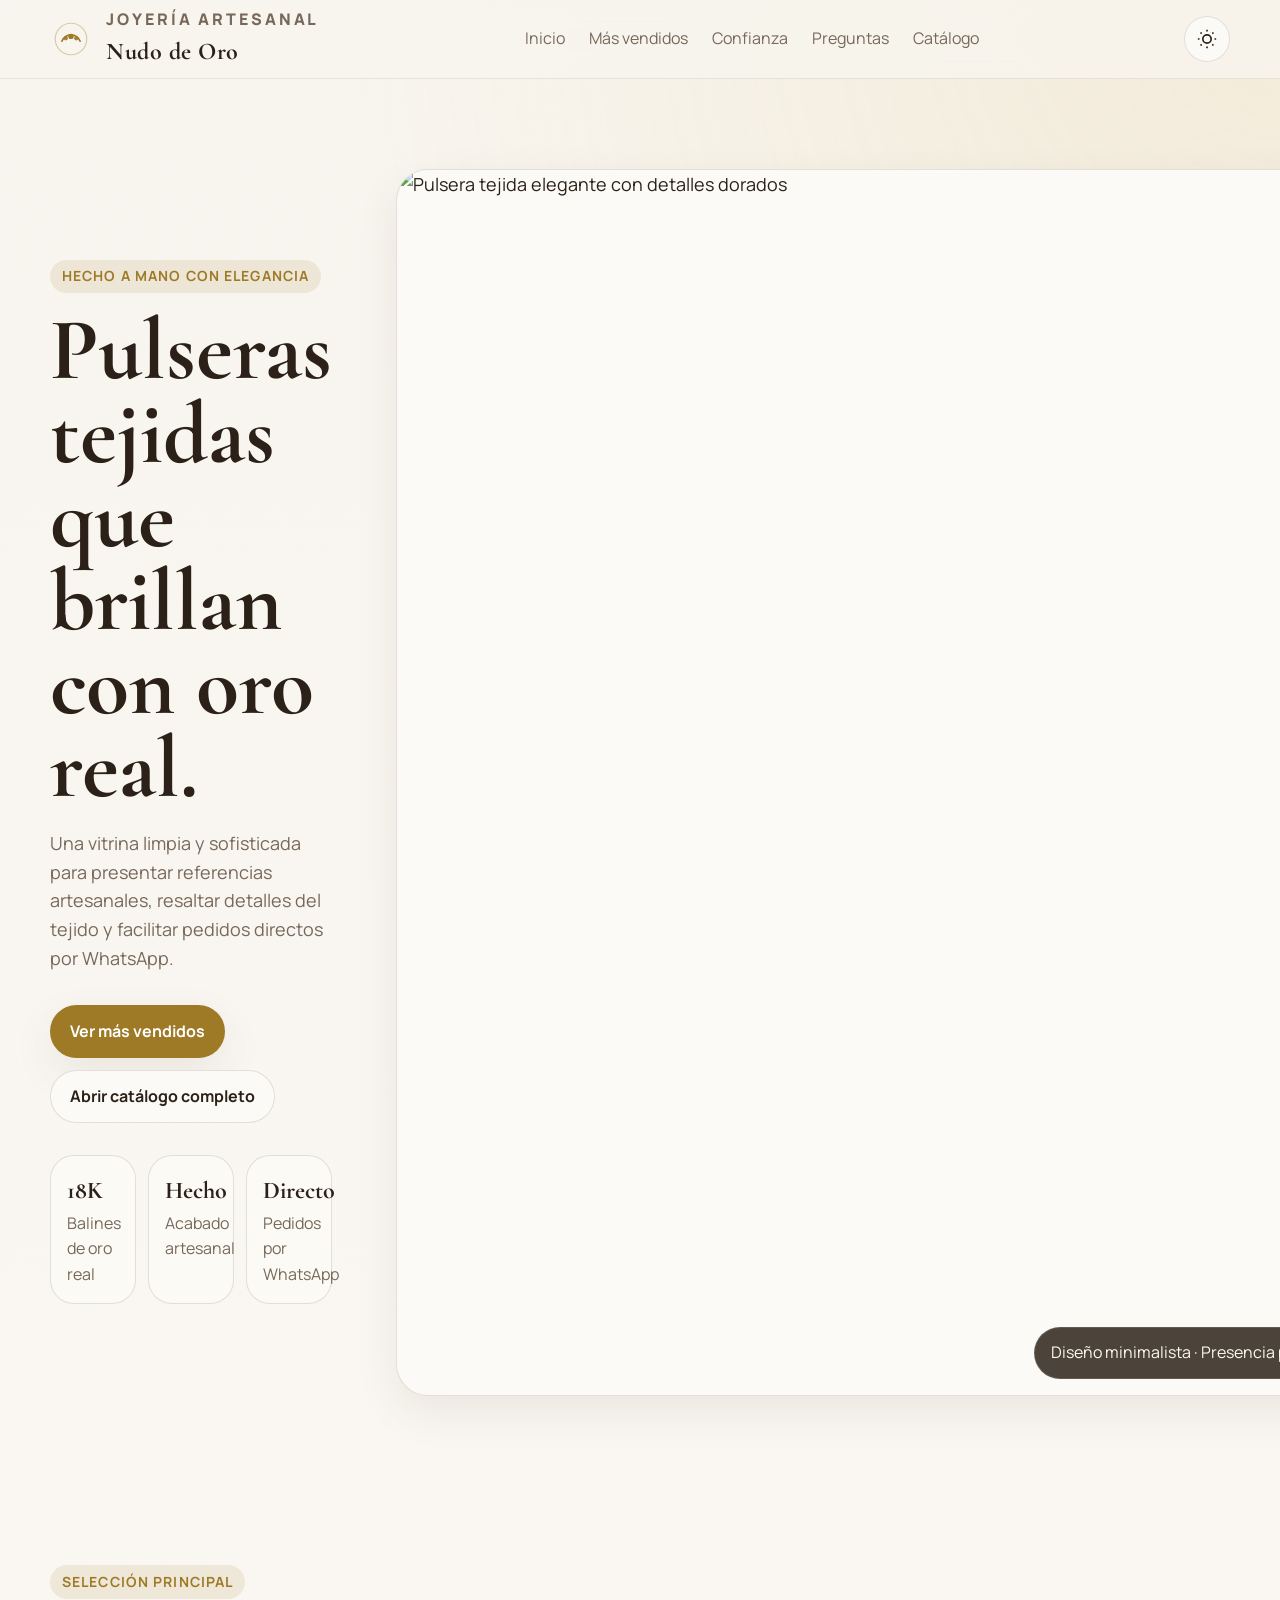
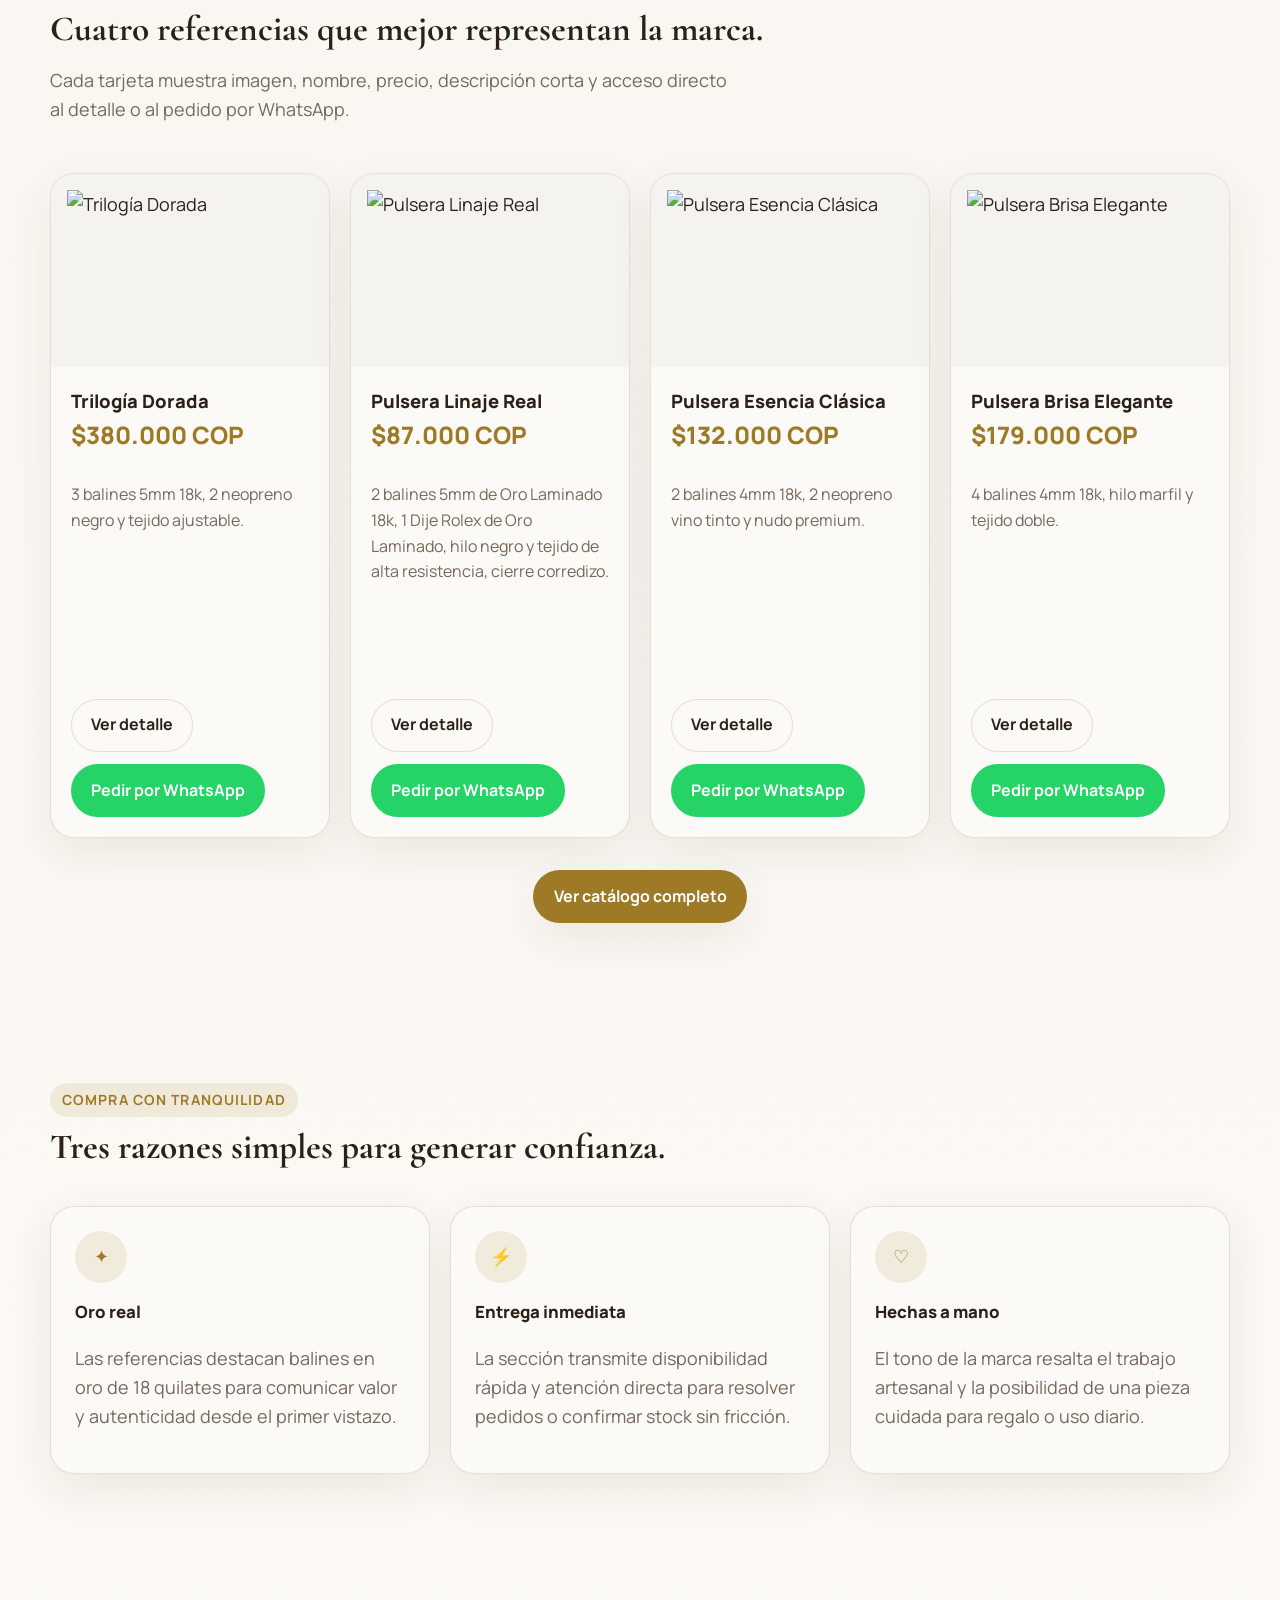
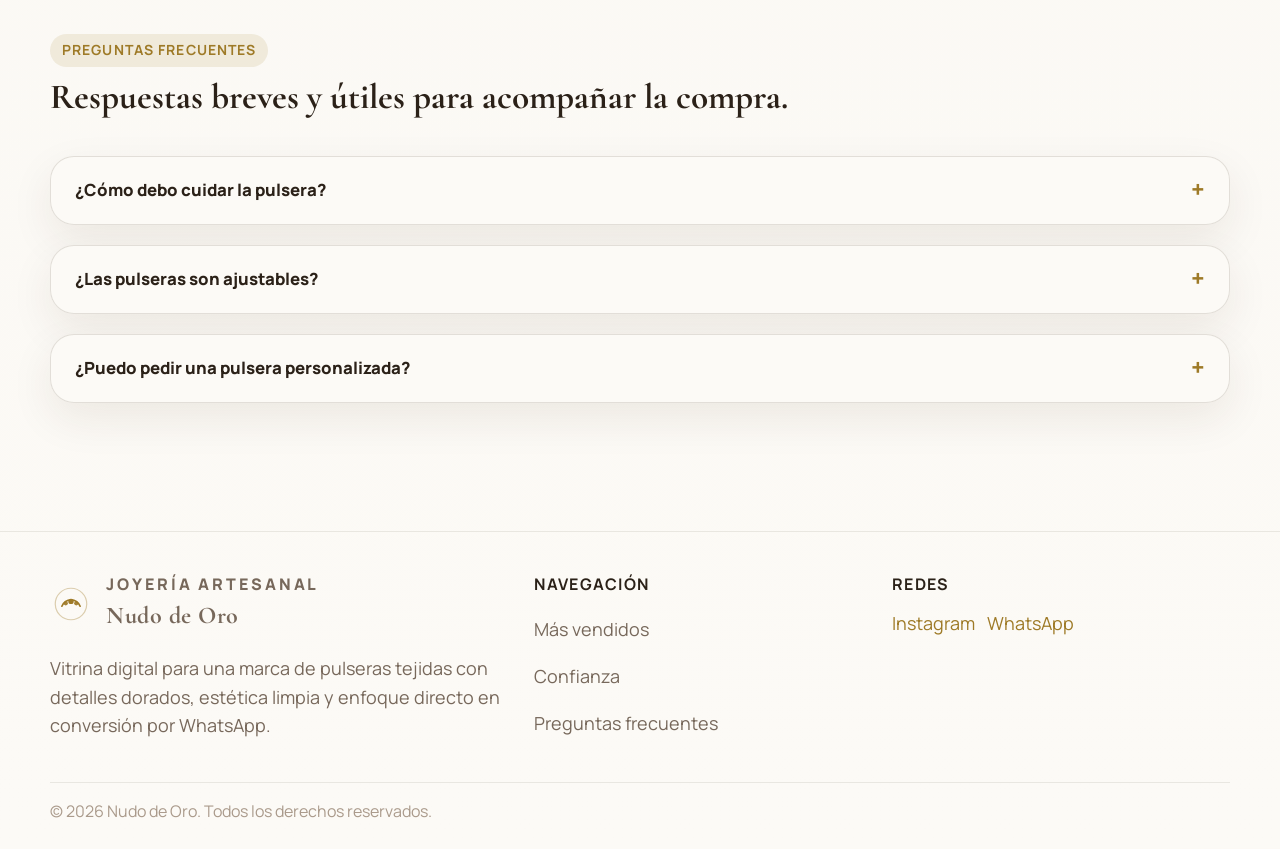
==== commit 9e0fd7be: "Use hosted hero image and remove local file Delete the local Hero.png binary and update index.html t" ====
--- a/index.html
+++ b/index.html
@@ -60,7 +60,7 @@
         </div>
         <div class="hero-visual" data-reveal>
           <div class="hero-card">
-            <img src="Hero.png" alt="Pulsera tejida elegante con detalles dorados" width="980" height="1220" loading="eager" decoding="async">
+            <img src="https://nudo-de-oro.duckdns.org/uploads/hero.png" alt="Pulsera tejida elegante con detalles dorados" width="980" height="1220" loading="eager" decoding="async">
             <div class="hero-badge">Diseño minimalista · Presencia premium</div>
           </div>
         </div>
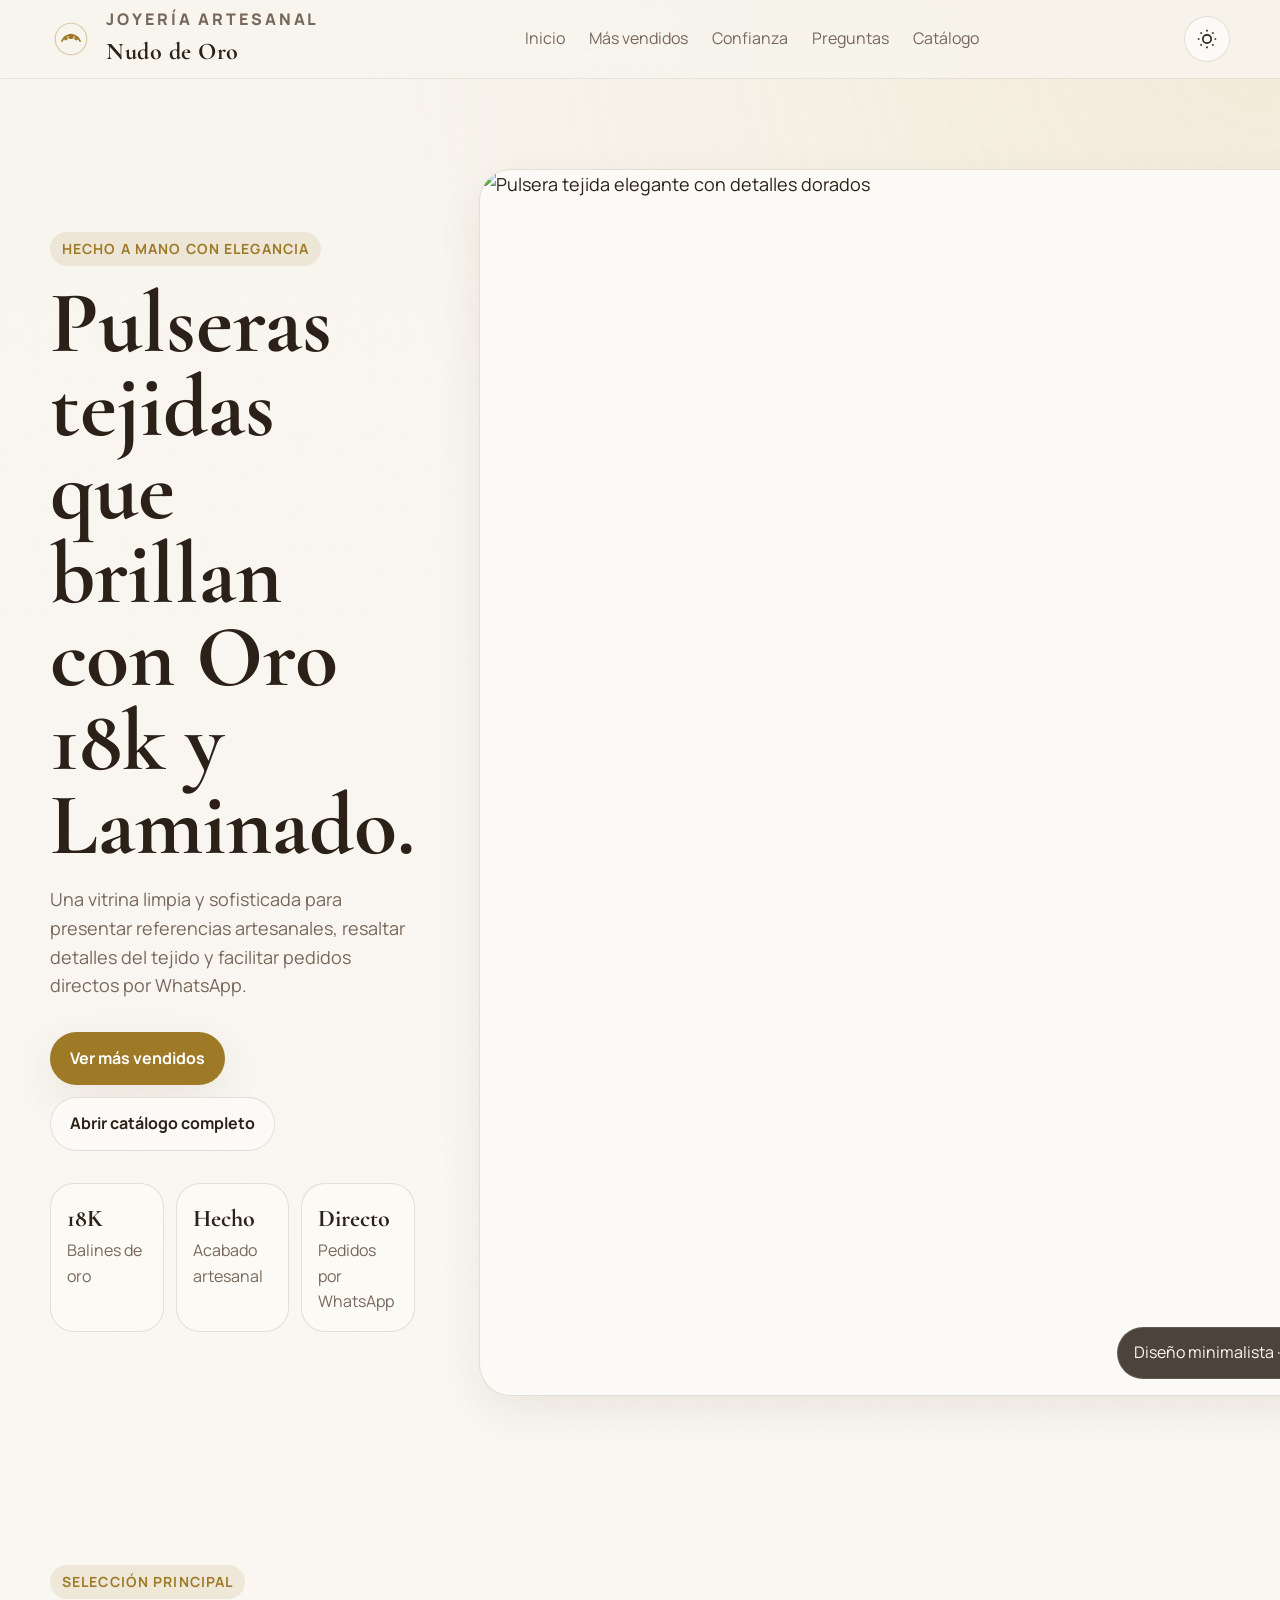
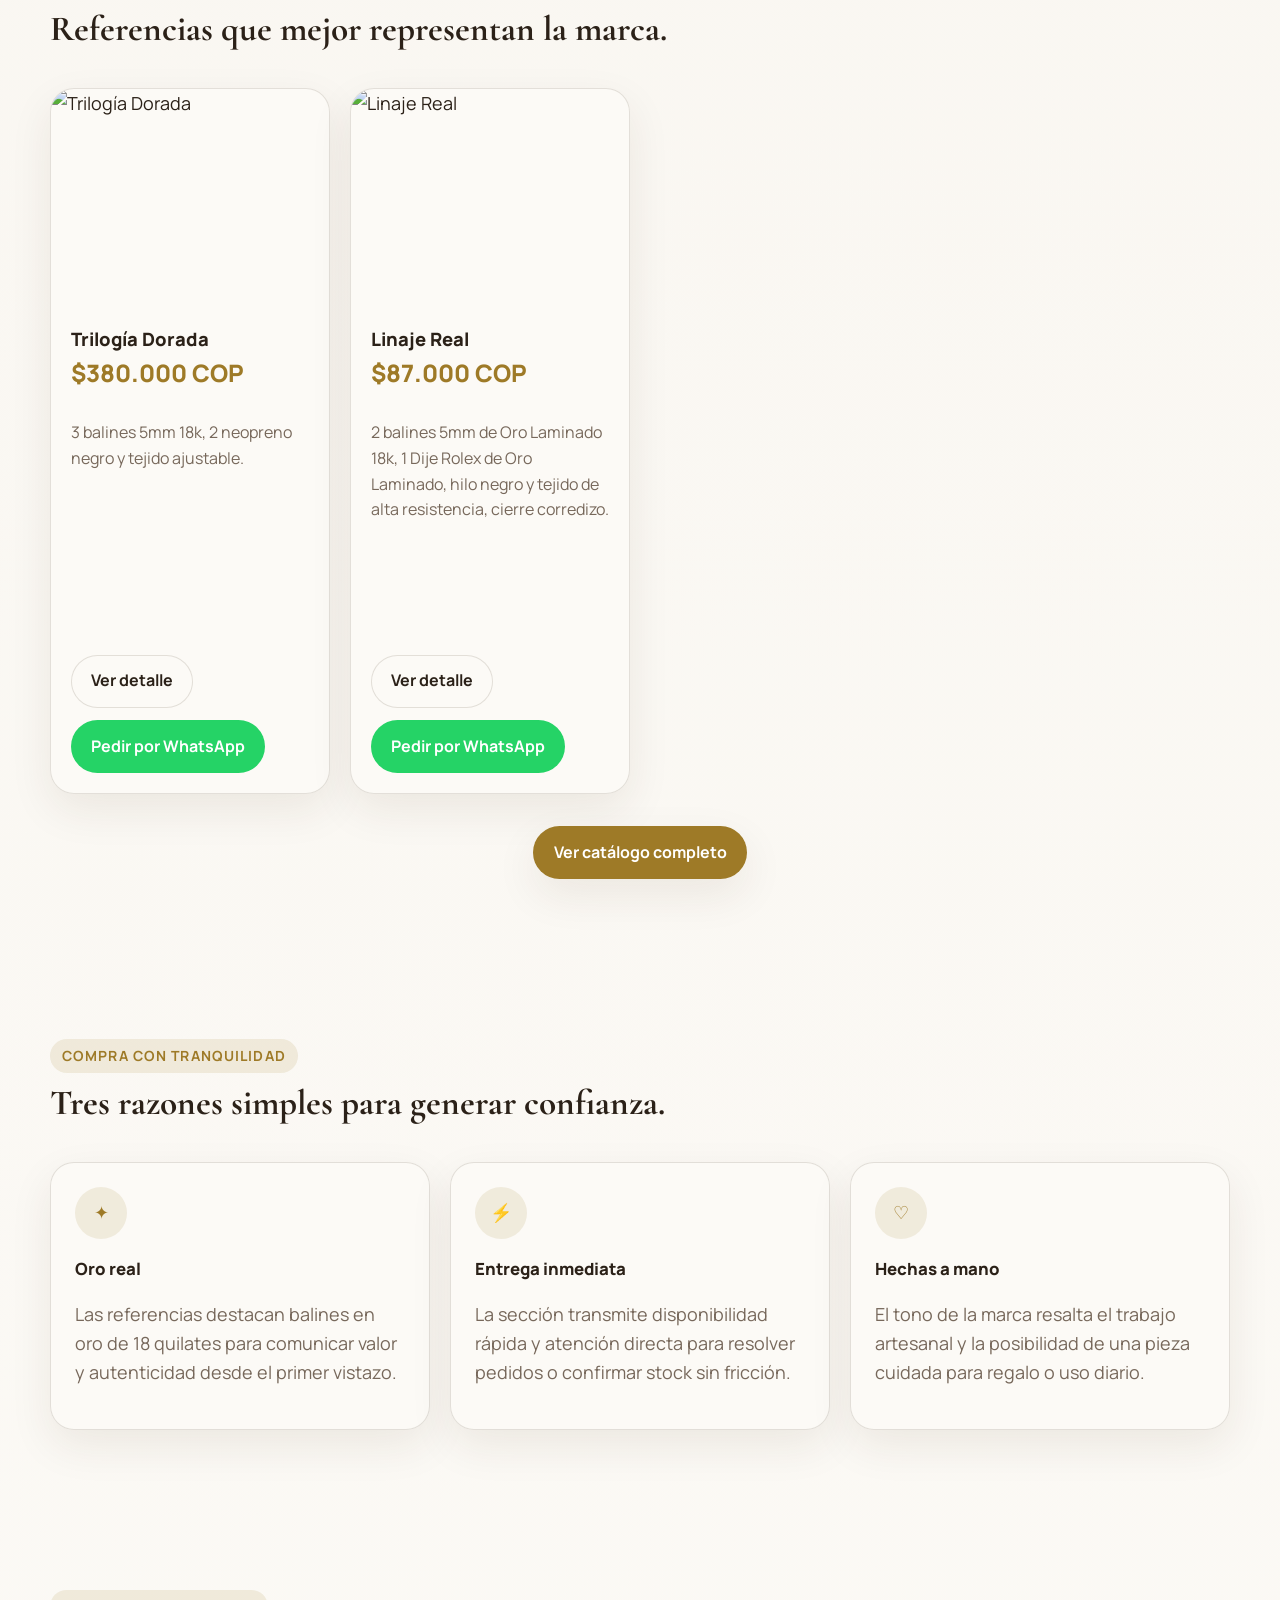
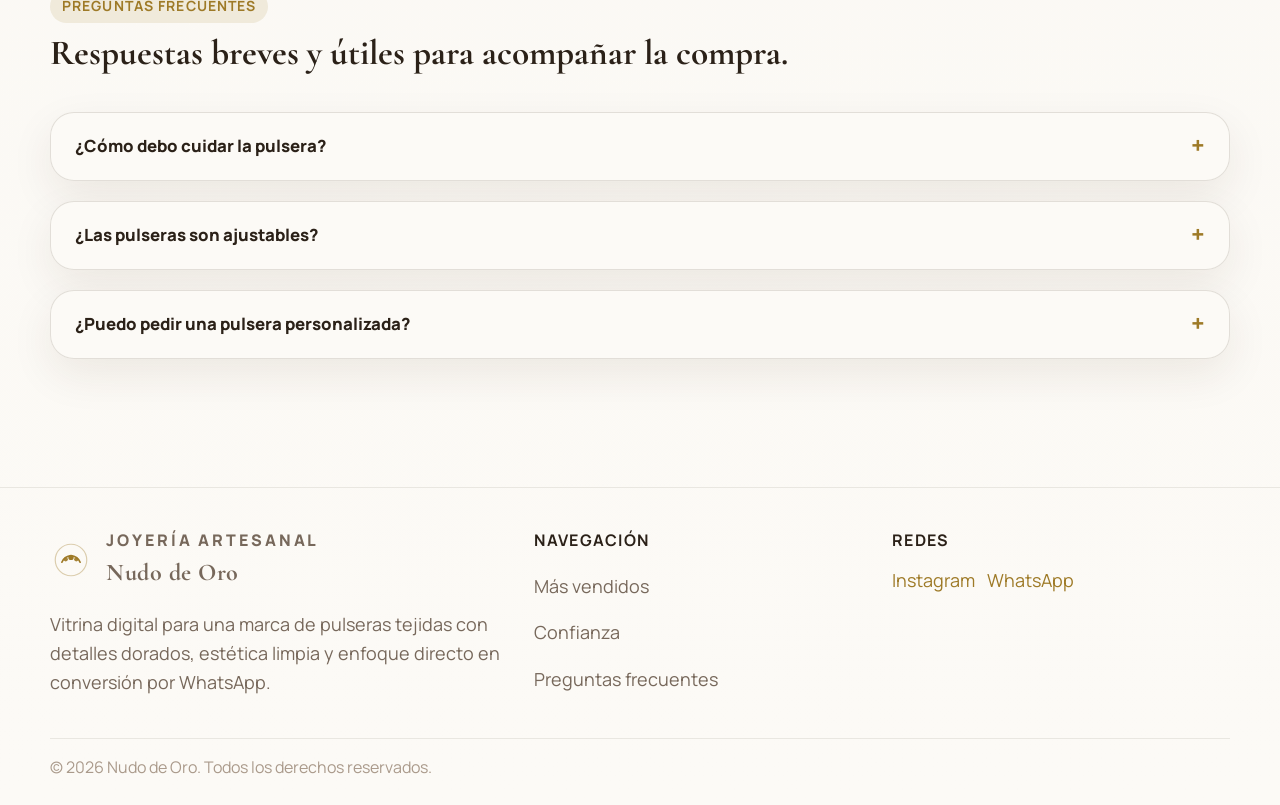
==== commit 9a101b9f: "Refine headings and copy on index/catalog Update marketing copy in catalogo.html and index.html: sho" ====
--- a/index.html
+++ b/index.html
@@ -37,7 +37,7 @@
       <div class="container hero-grid">
         <div class="hero-copy" data-reveal>
           <span class="section-kicker">Hecho a mano con elegancia</span>
-          <h1>Pulseras tejidas que brillan con oro real.</h1>
+          <h1>Pulseras tejidas que brillan con Oro 18k y Laminado.</h1>
           <p>Una vitrina limpia y sofisticada para presentar referencias artesanales, resaltar detalles del tejido y facilitar pedidos directos por WhatsApp.</p>
           <div class="hero-actions">
             <a class="btn btn-primary" href="#productos">Ver más vendidos</a>
@@ -46,7 +46,7 @@
           <div class="hero-notes">
             <div class="note-card">
               <strong>18K</strong>
-              <span>Balines de oro real</span>
+              <span>Balines de oro</span>
             </div>
             <div class="note-card">
               <strong>Hecho</strong>
@@ -72,8 +72,7 @@
         <div class="section-head" data-reveal>
           <div>
             <span class="section-kicker">Selección principal</span>
-            <h2 class="section-title">Cuatro referencias que mejor representan la marca.</h2>
-            <p class="section-copy">Cada tarjeta muestra imagen, nombre, precio, descripción corta y acceso directo al detalle o al pedido por WhatsApp.</p>
+            <h2 class="section-title">Referencias que mejor representan la marca.</h2>
           </div>
         </div>
         <div class="products-grid" data-featured-products></div>
--- a/styles.css
+++ b/styles.css
@@ -349,10 +349,9 @@
 }
 .product-card img {
   width: 100%;
-  aspect-ratio: 1 / 1;
-  object-fit: contain;
-  background: #f5f3ef;
-  padding: 1rem;
+  aspect-ratio: 1 / 1.15;
+  object-fit: cover;
+  object-position: center -60px; /* sube el punto de enfoque */
   transition: transform 350ms cubic-bezier(0.16, 1, 0.3, 1);
 }
 .product-card a:hover img,
